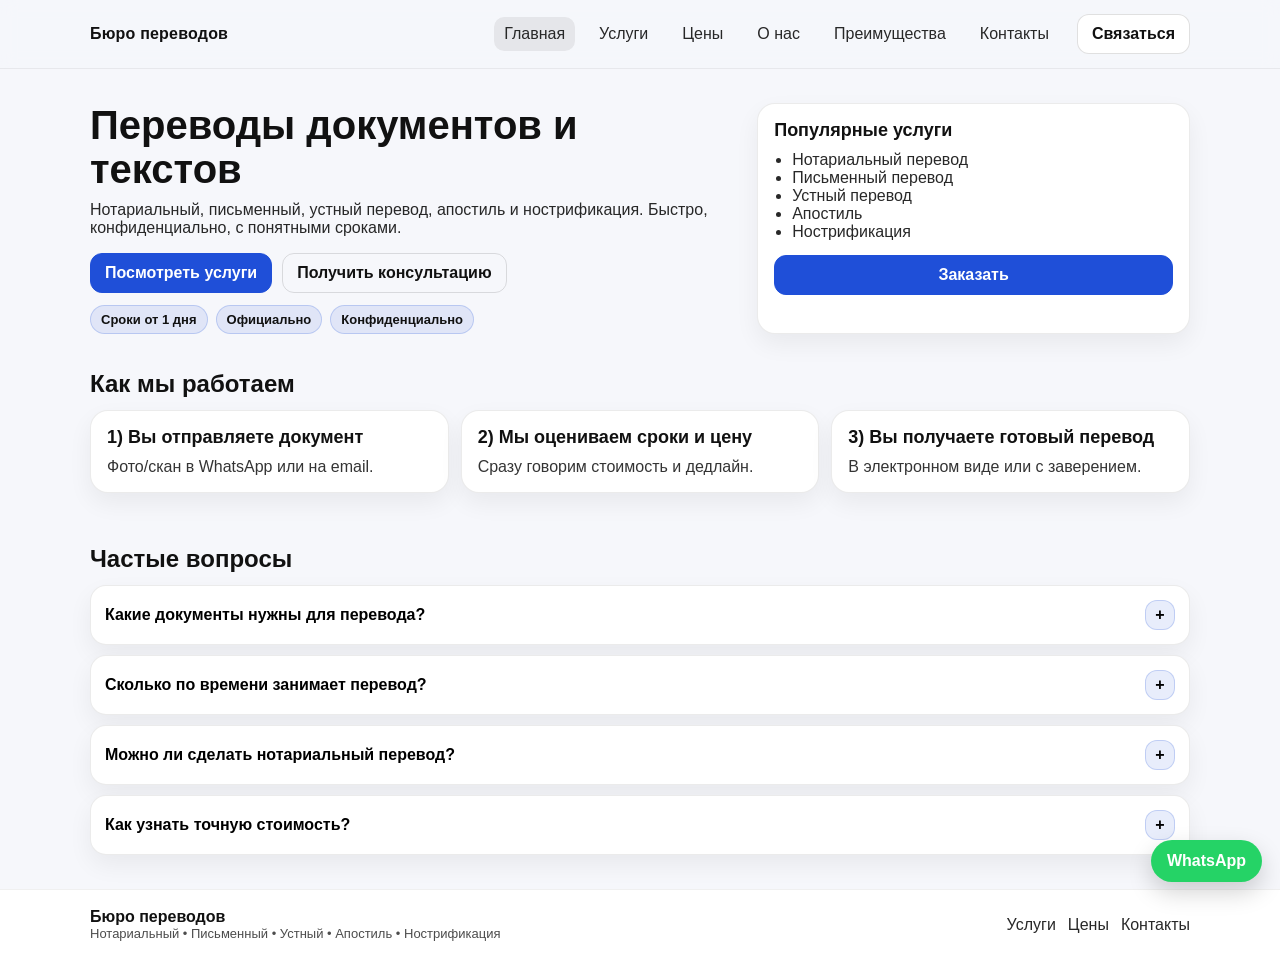
==== index.html @ 83c6eb13 "Initial commit - translation bureau website" ====
<!DOCTYPE html>
<html lang="ru">
<head>
  <meta charset="UTF-8">
  <meta name="viewport" content="width=device-width, initial-scale=1.0">
  <title>Бюро переводов</title>
  <link rel="stylesheet" href="assets/css/style.css">
</head>
<body>

  <!-- HEADER -->
  <header class="header">
    <div class="container header__row">
      <a class="logo" href="index.html">Бюро переводов</a>

      <nav class="nav" id="nav">
        <a class="nav__link active" href="index.html">Главная</a>
        <a class="nav__link" href="services.html">Услуги</a>
        <a class="nav__link" href="prices.html">Цены</a>
        <a class="nav__link" href="about.html">О нас</a>
        <a class="nav__link" href="advantages.html">Преимущества</a>
        <a class="nav__link" href="contacts.html">Контакты</a>
      </nav>

      <a class="btn" href="contacts.html">Связаться</a>
      <button class="burger" id="burger" aria-label="Открыть меню" aria-expanded="false">
  ☰
</button>
    </div>
  </header>

  <!-- MAIN -->
  <main>
    <section class="hero">
      <div class="container hero__grid">
        <div>
          <h1 class="hero__title">Переводы документов и текстов</h1>
          <p class="hero__text">
            Нотариальный, письменный, устный перевод, апостиль и нострификация.
            Быстро, конфиденциально, с понятными сроками.
          </p>

          <div class="hero__actions">
            <a class="btn btn--primary" href="services.html">Посмотреть услуги</a>
            <a class="btn btn--ghost" href="contacts.html">Получить консультацию</a>
          </div>

          <div class="hero__badges">
            <span class="badge">Сроки от 1 дня</span>
            <span class="badge">Официально</span>
            <span class="badge">Конфиденциально</span>
          </div>
        </div>

        <div class="hero__card">
          <h2 class="card__title">Популярные услуги</h2>
          <ul class="list">
            <li>Нотариальный перевод</li>
            <li>Письменный перевод</li>
            <li>Устный перевод</li>
            <li>Апостиль</li>
            <li>Нострификация</li>
          </ul>
          <a class="btn btn--primary w100" href="services.html">Заказать</a>
        </div>
      </div>
    </section>

    <section class="section">
      <div class="container">
        <h2 class="section__title">Как мы работаем</h2>

        <div class="cards">
          <article class="card">
            <h3 class="card__title">1) Вы отправляете документ</h3>
            <p class="card__text">Фото/скан в WhatsApp или на email.</p>
          </article>

          <article class="card">
            <h3 class="card__title">2) Мы оцениваем сроки и цену</h3>
            <p class="card__text">Сразу говорим стоимость и дедлайн.</p>
          </article>

          <article class="card">
            <h3 class="card__title">3) Вы получаете готовый перевод</h3>
            <p class="card__text">В электронном виде или с заверением.</p>
          </article>
        </div>
      </div>
    </section>
    <section class="section">
  <div class="container">
    <h2 class="section__title">Частые вопросы</h2>

    <div class="faq">
      <button class="faq__q" type="button">
        <span>Какие документы нужны для перевода?</span>
        <span class="faq__icon">+</span>
      </button>
      <div class="faq__a">
        Достаточно фото или скана документа. Мы подскажем, если нужен оригинал или дополнительные страницы.
      </div>

      <button class="faq__q" type="button">
        <span>Сколько по времени занимает перевод?</span>
        <span class="faq__icon">+</span>
      </button>
      <div class="faq__a">
        Обычно от 1 дня. Срок зависит от языка, объёма и срочности — сообщим сразу после просмотра документа.
      </div>

      <button class="faq__q" type="button">
        <span>Можно ли сделать нотариальный перевод?</span>
        <span class="faq__icon">+</span>
      </button>
      <div class="faq__a">
        Да. Мы выполняем нотариальные переводы и помогаем с заверением. Скажем сроки и стоимость заранее.
      </div>

      <button class="faq__q" type="button">
        <span>Как узнать точную стоимость?</span>
        <span class="faq__icon">+</span>
      </button>
      <div class="faq__a">
        Отправьте документ в WhatsApp — мы оценим объём, язык и срочность и дадим точную цену.
      </div>
    </div>

  </div>
</section>

  </main>

  <!-- FOOTER -->
  <footer class="footer">
    <div class="container footer__row">
      <div>
        <div class="footer__title">Бюро переводов</div>
        <div class="footer__text">Нотариальный • Письменный • Устный • Апостиль • Нострификация</div>
      </div>

      <div class="footer__links">
        <a href="services.html">Услуги</a>
        <a href="prices.html">Цены</a>
        <a href="contacts.html">Контакты</a>
      </div>
    </div>
  </footer>

  <!-- WhatsApp floating button -->
  <a class="wa-float"
     href="https://wa.me/77001234567?text=Здравствуйте!%20Нужен%20перевод.%20Проконсультируйте,%20пожалуйста."
     target="_blank" rel="noopener">
    WhatsApp
  </a>

  <script src="assets/js/main.js"></script>
</body>
</html>
---- assets/css/style.css ----
* { box-sizing: border-box; }

body {
  margin: 0;
  font-family: Arial, sans-serif;
  color: #111;
  background: #f6f7fb;
}

a { color: inherit; text-decoration: none; }

.container {
  width: min(1100px, 92%);
  margin: 0 auto;
}

.header {
  position: sticky;
  top: 0;
  background: rgba(246,247,251,0.9);
  backdrop-filter: blur(8px);
  border-bottom: 1px solid rgba(0,0,0,0.06);
  z-index: 10;
}

.header__row {
  display: flex;
  align-items: center;
  gap: 18px;
  padding: 14px 0;
}

.logo {
  font-weight: 800;
  letter-spacing: 0.2px;
}

.nav {
  display: flex;
  gap: 14px;
  margin-left: auto;
}

.nav__link {
  padding: 8px 10px;
  border-radius: 10px;
  opacity: 0.9;
}

.nav__link:hover { background: rgba(0,0,0,0.06); }
.nav__link.active { background: rgba(0,0,0,0.08); }

.btn {
  display: inline-flex;
  align-items: center;
  justify-content: center;
  padding: 10px 14px;
  border-radius: 12px;
  border: 1px solid rgba(0,0,0,0.12);
  background: #fff;
  font-weight: 700;
}

.btn--primary {
  background: #1f4fd8;
  border-color: #1f4fd8;
  color: #fff;
}

.btn--ghost {
  background: transparent;
}

.w100 { width: 100%; }

.hero {
  padding: 34px 0 18px;
}

.hero__grid {
  display: grid;
  grid-template-columns: 1.2fr 0.8fr;
  gap: 18px;
}

.hero__title {
  margin: 0 0 10px;
  font-size: 40px;
  line-height: 1.1;
}

.hero__text {
  margin: 0 0 16px;
  font-size: 16px;
  opacity: 0.9;
}

.hero__actions {
  display: flex;
  gap: 10px;
  flex-wrap: wrap;
  margin-bottom: 12px;
}

.hero__badges {
  display: flex;
  gap: 8px;
  flex-wrap: wrap;
}

.badge {
  display: inline-flex;
  padding: 6px 10px;
  border-radius: 999px;
  background: rgba(31,79,216,0.10);
  border: 1px solid rgba(31,79,216,0.20);
  font-weight: 700;
  font-size: 13px;
}

.section { padding: 18px 0 34px; }

.section__title {
  margin: 0 0 12px;
  font-size: 24px;
}

.cards {
  display: grid;
  grid-template-columns: repeat(3, 1fr);
  gap: 12px;
}

.card, .hero__card {
  background: #fff;
  border: 1px solid rgba(0,0,0,0.08);
  border-radius: 18px;
  padding: 16px;
  box-shadow: 0 10px 24px rgba(0,0,0,0.06);
}

.card__title {
  margin: 0 0 10px;
  font-size: 18px;
}

.card__text { margin: 0; opacity: 0.85; }

.list {
  margin: 0 0 14px;
  padding-left: 18px;
  opacity: 0.9;
}

.footer {
  border-top: 1px solid rgba(0,0,0,0.06);
  padding: 18px 0;
  background: #fff;
}

.footer__row {
  display: flex;
  align-items: center;
  justify-content: space-between;
  gap: 12px;
}

.footer__title { font-weight: 800; }
.footer__text { opacity: 0.75; font-size: 13px; }

.footer__links {
  display: flex;
  gap: 12px;
  opacity: 0.9;
}

.footer__links a:hover { text-decoration: underline; }

/* WhatsApp floating button */
.wa-float{
  position: fixed;
  right: 18px;
  bottom: 18px;
  padding: 12px 16px;
  border-radius: 999px;
  background: #25D366;
  color: #fff;
  font-weight: 800;
  text-decoration: none;
  box-shadow: 0 10px 24px rgba(0,0,0,.18);
}
.wa-float:hover{ transform: translateY(-2px); }

@media (max-width: 900px) {
  .hero__grid { grid-template-columns: 1fr; }
  .cards { grid-template-columns: 1fr; }
  .nav { display: none; } /* меню позже сделаем бургером */
}

.table-wrap {
  overflow-x: auto;
  background: #fff;
  border: 1px solid rgba(0,0,0,0.08);
  border-radius: 18px;
  box-shadow: 0 10px 24px rgba(0,0,0,0.06);
}

.price-table {
  width: 100%;
  border-collapse: collapse;
  min-width: 720px;
}

.price-table th,
.price-table td {
  padding: 14px 14px;
  border-bottom: 1px solid rgba(0,0,0,0.08);
  vertical-align: top;
}

.price-table thead th {
  text-align: left;
  background: rgba(0,0,0,0.04);
  font-size: 14px;
}

.price-table tbody tr:hover {
  background: rgba(31,79,216,0.05);
}

.muted {
  opacity: 0.75;
  font-size: 13px;
}

.note {
  margin-top: 14px;
  background: #fff;
  border: 1px solid rgba(0,0,0,0.08);
  border-radius: 18px;
  padding: 16px;
  box-shadow: 0 10px 24px rgba(0,0,0,0.06);
}

.cards-2 {
  display: grid;
  grid-template-columns: repeat(3, 1fr);
  gap: 12px;
}

.icon {
  width: 40px;
  height: 40px;
  border-radius: 14px;
  display: inline-flex;
  align-items: center;
  justify-content: center;
  background: rgba(31,79,216,0.10);
  border: 1px solid rgba(31,79,216,0.20);
  font-size: 20px;
  margin-bottom: 10px;
}

.cta {
  margin-top: 14px;
  background: #fff;
  border: 1px solid rgba(0,0,0,0.08);
  border-radius: 18px;
  padding: 16px;
  box-shadow: 0 10px 24px rgba(0,0,0,0.06);
  display: flex;
  align-items: center;
  justify-content: space-between;
  gap: 12px;
}

.cta__title {
  margin: 0 0 6px;
  font-size: 20px;
}

.cta__text {
  margin: 0;
  opacity: 0.85;
}

@media (max-width: 900px) {
  .cards-2 { grid-template-columns: 1fr; }
  .cta { flex-direction: column; align-items: stretch; }
}

.contact-grid {
  display: grid;
  grid-template-columns: 1fr 1fr;
  gap: 12px;
}

.contact-actions {
  display: flex;
  gap: 10px;
  flex-wrap: wrap;
  margin-bottom: 10px;
}

.hr {
  border: 0;
  border-top: 1px solid rgba(0,0,0,0.08);
  margin: 14px 0;
}

.info__row {
  display: grid;
  grid-template-columns: 120px 1fr;
  gap: 10px;
  padding: 8px 0;
  border-bottom: 1px dashed rgba(0,0,0,0.08);
}

.info__row:last-child { border-bottom: none; }

.info__label {
  opacity: 0.75;
  font-weight: 700;
  font-size: 13px;
}

.info__value a { text-decoration: underline; }

.form { display: grid; gap: 10px; }

.field { display: grid; gap: 6px; }

.field__label {
  font-size: 13px;
  font-weight: 800;
  opacity: 0.85;
}

.field__input {
  width: 100%;
  padding: 10px 12px;
  border-radius: 12px;
  border: 1px solid rgba(0,0,0,0.14);
  background: #fff;
  outline: none;
  font: inherit;
}

.field__input:focus {
  border-color: rgba(31,79,216,0.55);
  box-shadow: 0 0 0 4px rgba(31,79,216,0.12);
}

.success {
  margin-top: 10px;
  padding: 12px;
  border-radius: 14px;
  background: rgba(37, 211, 102, 0.12);
  border: 1px solid rgba(37, 211, 102, 0.25);
  font-weight: 800;
}

@media (max-width: 900px) {
  .contact-grid { grid-template-columns: 1fr; }
  .info__row { grid-template-columns: 1fr; }
}


.about-grid {
  display: grid;
  grid-template-columns: 1fr 1fr;
  gap: 12px;
}

.mini {
  display: grid;
  gap: 10px;
}

.mini__item {
  padding: 12px;
  border-radius: 14px;
  background: rgba(0,0,0,0.03);
  border: 1px solid rgba(0,0,0,0.06);
}

.mini__title {
  font-weight: 800;
  margin-bottom: 4px;
}

.mini__text {
  margin: 0;
  opacity: 0.85;
  font-size: 14px;
}

@media (max-width: 900px) {
  .about-grid { grid-template-columns: 1fr; }
}


.burger {
  display: none;
  margin-left: 8px;
  padding: 10px 12px;
  border-radius: 12px;
  border: 1px solid rgba(0,0,0,0.12);
  background: #fff;
  font-weight: 900;
  cursor: pointer;
}

@media (max-width: 900px) {
  .nav { display: none; }     /* скрыто по умолчанию */
  .burger { display: inline-flex; align-items: center; justify-content: center; }

  /* когда меню открыто */
  .nav.open {
    display: grid;
    position: absolute;
    left: 4%;
    right: 4%;
    top: 64px;
    background: #fff;
    border: 1px solid rgba(0,0,0,0.08);
    border-radius: 18px;
    padding: 12px;
    gap: 8px;
    box-shadow: 0 14px 30px rgba(0,0,0,0.10);
  }

  .nav.open .nav__link {
    padding: 10px 12px;
    border-radius: 12px;
    background: rgba(0,0,0,0.03);
  }
}


.faq {
  display: grid;
  gap: 10px;
}

.faq__q {
  width: 100%;
  display: flex;
  align-items: center;
  justify-content: space-between;
  gap: 12px;
  padding: 14px 14px;
  border-radius: 16px;
  border: 1px solid rgba(0,0,0,0.08);
  background: #fff;
  box-shadow: 0 10px 24px rgba(0,0,0,0.06);
  cursor: pointer;
  font: inherit;
  font-weight: 800;
  text-align: left;
}

.faq__q:hover { background: rgba(0,0,0,0.02); }

.faq__icon {
  width: 30px;
  height: 30px;
  border-radius: 12px;
  display: inline-flex;
  align-items: center;
  justify-content: center;
  background: rgba(31,79,216,0.10);
  border: 1px solid rgba(31,79,216,0.20);
  font-weight: 900;
}

.faq__a {
  display: none;
  margin-top: -6px;
  padding: 0 14px 14px;
  opacity: 0.85;
}

.faq__item-open + .faq__a {
  display: block;
}
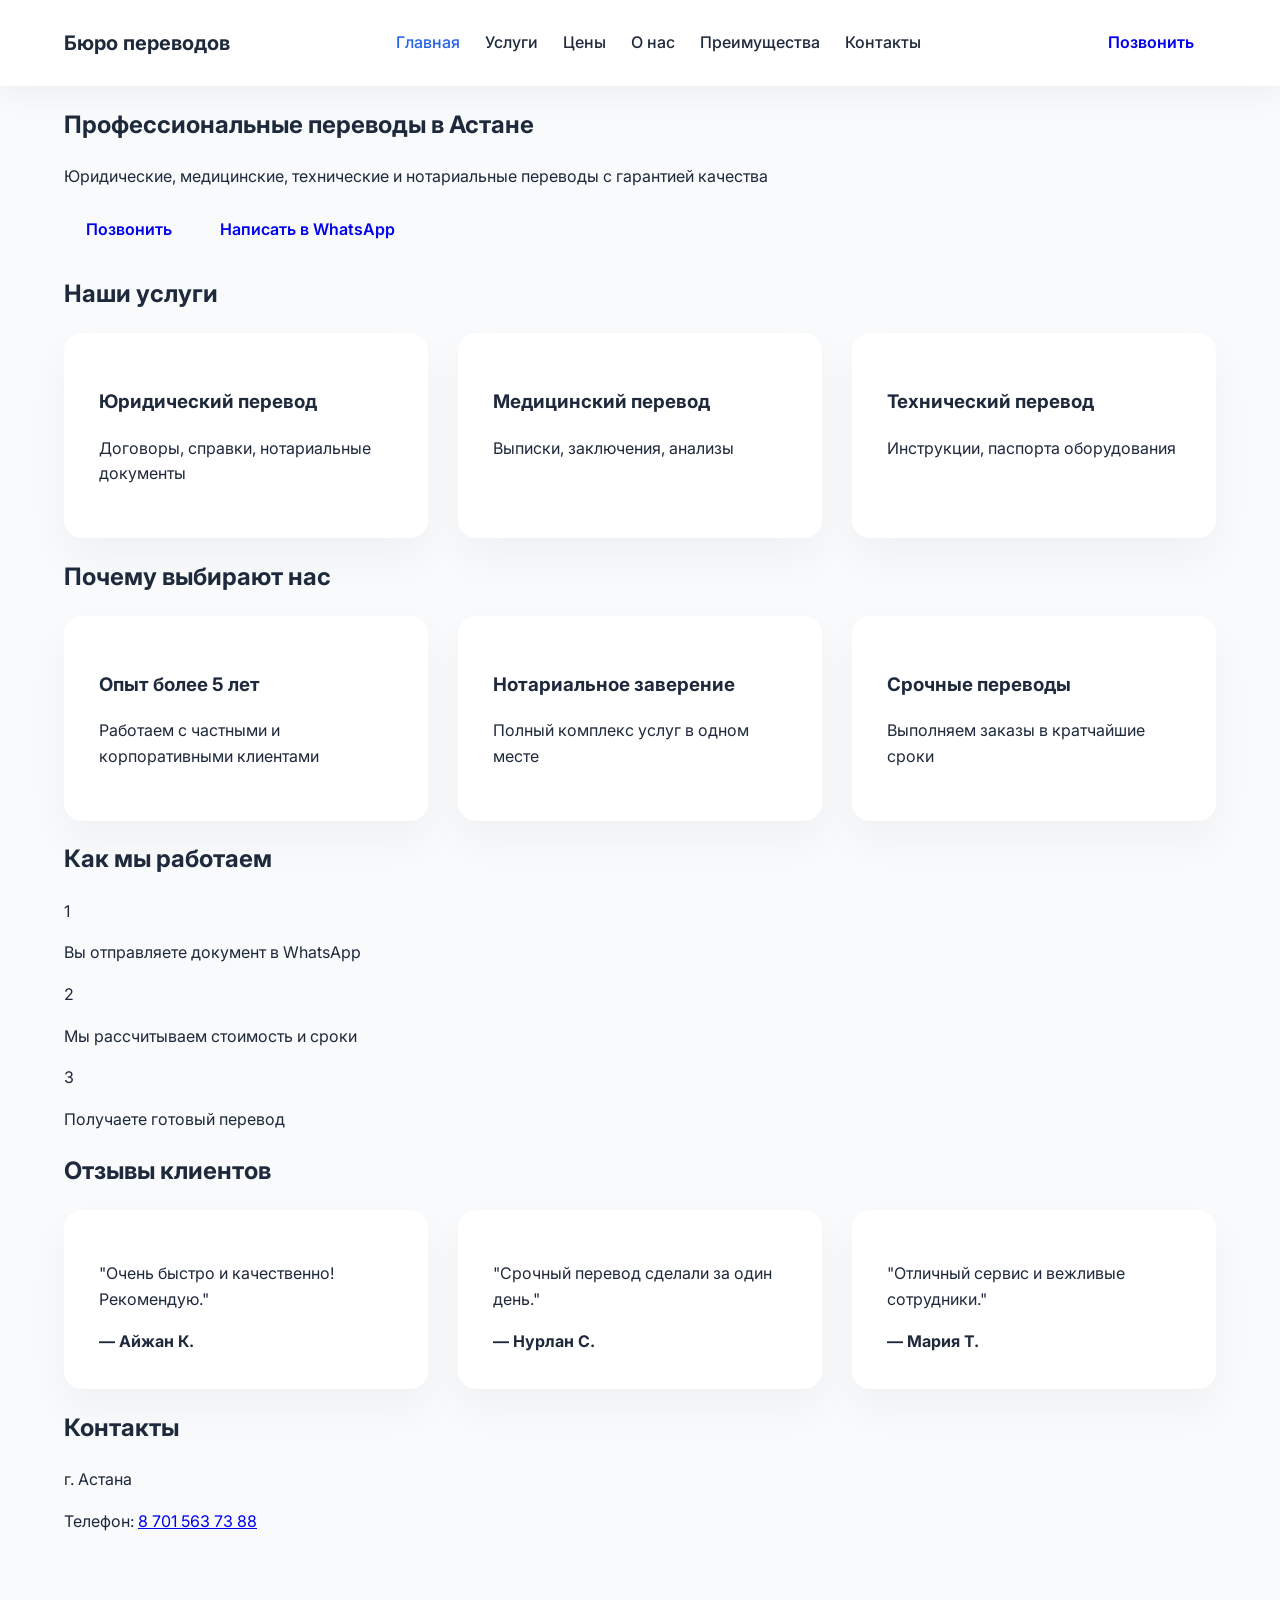
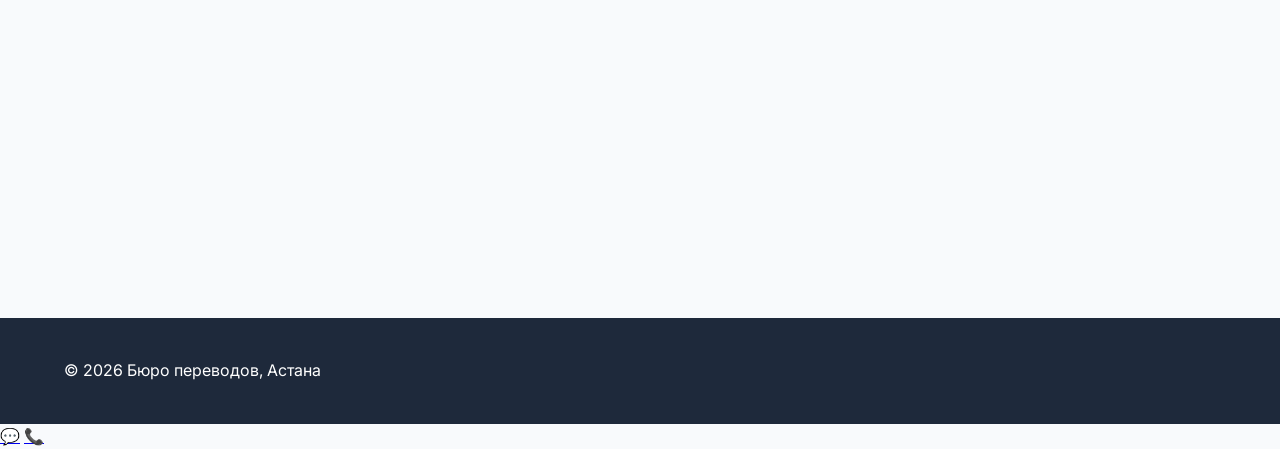
==== commit bb437850: "Fix mobile header burger menu on all pages" ====
--- a/index.html
+++ b/index.html
@@ -1,160 +1,166 @@
 <!DOCTYPE html>
 <html lang="ru">
 <head>
-  <meta charset="UTF-8">
-  <meta name="viewport" content="width=device-width, initial-scale=1.0">
-  <title>Бюро переводов</title>
-  <link rel="stylesheet" href="assets/css/style.css">
+    <meta charset="UTF-8">
+    <meta name="viewport" content="width=device-width, initial-scale=1.0">
+    <title>Бюро переводов в Астане | Профессиональные переводы</title>
+
+    <link href="https://fonts.googleapis.com/css2?family=Inter:wght@400;600;700&display=swap" rel="stylesheet">
+    <link rel="stylesheet" href="assets/css/style.css">
 </head>
 <body>
 
-  <!-- HEADER -->
-  <header class="header">
-    <div class="container header__row">
-      <a class="logo" href="index.html">Бюро переводов</a>
+<header class="header">
+  <div class="container header__row">
+    <a class="logo" href="index.html">Бюро переводов</a>
 
-      <nav class="nav" id="nav">
-        <a class="nav__link active" href="index.html">Главная</a>
-        <a class="nav__link" href="services.html">Услуги</a>
-        <a class="nav__link" href="prices.html">Цены</a>
-        <a class="nav__link" href="about.html">О нас</a>
-        <a class="nav__link" href="advantages.html">Преимущества</a>
-        <a class="nav__link" href="contacts.html">Контакты</a>
-      </nav>
+    <nav class="nav" id="nav">
+      <a class="nav__link active" href="index.html">Главная</a>
+      <a class="nav__link" href="services.html">Услуги</a>
+      <a class="nav__link" href="prices.html">Цены</a>
+      <a class="nav__link" href="about.html">О нас</a>
+      <a class="nav__link" href="advantages.html">Преимущества</a>
+      <a class="nav__link" href="contacts.html">Контакты</a>
+    </nav>
 
-      <a class="btn" href="contacts.html">Связаться</a>
-      <button class="burger" id="burger" aria-label="Открыть меню" aria-expanded="false">
-  ☰
-</button>
+    <a class="btn" href="tel:+77015637388">Позвонить</a>
+    <button class="burger" id="burger" aria-label="Открыть меню" aria-expanded="false">☰</button>
+  </div>
+</header>
+
+<section class="hero">
+    <div class="container">
+        <h1>Профессиональные переводы в Астане</h1>
+        <p>Юридические, медицинские, технические и нотариальные переводы с гарантией качества</p>
+
+        <div class="hero-buttons">
+            <a href="tel:87015637388" class="btn">Позвонить</a>
+            <a href="https://wa.me/87015637388" target="_blank" class="btn whatsapp">Написать в WhatsApp</a>
+        </div>
     </div>
-  </header>
-
-  <!-- MAIN -->
-  <main>
-    <section class="hero">
-      <div class="container hero__grid">
-        <div>
-          <h1 class="hero__title">Переводы документов и текстов</h1>
-          <p class="hero__text">
-            Нотариальный, письменный, устный перевод, апостиль и нострификация.
-            Быстро, конфиденциально, с понятными сроками.
-          </p>
-
-          <div class="hero__actions">
-            <a class="btn btn--primary" href="services.html">Посмотреть услуги</a>
-            <a class="btn btn--ghost" href="contacts.html">Получить консультацию</a>
-          </div>
-
-          <div class="hero__badges">
-            <span class="badge">Сроки от 1 дня</span>
-            <span class="badge">Официально</span>
-            <span class="badge">Конфиденциально</span>
-          </div>
-        </div>
-
-        <div class="hero__card">
-          <h2 class="card__title">Популярные услуги</h2>
-          <ul class="list">
-            <li>Нотариальный перевод</li>
-            <li>Письменный перевод</li>
-            <li>Устный перевод</li>
-            <li>Апостиль</li>
-            <li>Нострификация</li>
-          </ul>
-          <a class="btn btn--primary w100" href="services.html">Заказать</a>
-        </div>
-      </div>
-    </section>
-
-    <section class="section">
-      <div class="container">
-        <h2 class="section__title">Как мы работаем</h2>
-
-        <div class="cards">
-          <article class="card">
-            <h3 class="card__title">1) Вы отправляете документ</h3>
-            <p class="card__text">Фото/скан в WhatsApp или на email.</p>
-          </article>
-
-          <article class="card">
-            <h3 class="card__title">2) Мы оцениваем сроки и цену</h3>
-            <p class="card__text">Сразу говорим стоимость и дедлайн.</p>
-          </article>
-
-          <article class="card">
-            <h3 class="card__title">3) Вы получаете готовый перевод</h3>
-            <p class="card__text">В электронном виде или с заверением.</p>
-          </article>
-        </div>
-      </div>
-    </section>
-    <section class="section">
-  <div class="container">
-    <h2 class="section__title">Частые вопросы</h2>
-
-    <div class="faq">
-      <button class="faq__q" type="button">
-        <span>Какие документы нужны для перевода?</span>
-        <span class="faq__icon">+</span>
-      </button>
-      <div class="faq__a">
-        Достаточно фото или скана документа. Мы подскажем, если нужен оригинал или дополнительные страницы.
-      </div>
-
-      <button class="faq__q" type="button">
-        <span>Сколько по времени занимает перевод?</span>
-        <span class="faq__icon">+</span>
-      </button>
-      <div class="faq__a">
-        Обычно от 1 дня. Срок зависит от языка, объёма и срочности — сообщим сразу после просмотра документа.
-      </div>
-
-      <button class="faq__q" type="button">
-        <span>Можно ли сделать нотариальный перевод?</span>
-        <span class="faq__icon">+</span>
-      </button>
-      <div class="faq__a">
-        Да. Мы выполняем нотариальные переводы и помогаем с заверением. Скажем сроки и стоимость заранее.
-      </div>
-
-      <button class="faq__q" type="button">
-        <span>Как узнать точную стоимость?</span>
-        <span class="faq__icon">+</span>
-      </button>
-      <div class="faq__a">
-        Отправьте документ в WhatsApp — мы оценим объём, язык и срочность и дадим точную цену.
-      </div>
-    </div>
-
-  </div>
 </section>
 
-  </main>
+<section class="services">
+    <div class="container">
+        <h2>Наши услуги</h2>
+        <div class="cards">
+            <div class="card">
+                <h3>Юридический перевод</h3>
+                <p>Договоры, справки, нотариальные документы</p>
+            </div>
+            <div class="card">
+                <h3>Медицинский перевод</h3>
+                <p>Выписки, заключения, анализы</p>
+            </div>
+            <div class="card">
+                <h3>Технический перевод</h3>
+                <p>Инструкции, паспорта оборудования</p>
+            </div>
+        </div>
+    </div>
+</section>
 
-  <!-- FOOTER -->
-  <footer class="footer">
-    <div class="container footer__row">
-      <div>
-        <div class="footer__title">Бюро переводов</div>
-        <div class="footer__text">Нотариальный • Письменный • Устный • Апостиль • Нострификация</div>
-      </div>
+<section class="advantages">
+    <div class="container">
+        <h2>Почему выбирают нас</h2>
+        <div class="cards">
+            <div class="card">
+                <h3>Опыт более 5 лет</h3>
+                <p>Работаем с частными и корпоративными клиентами</p>
+            </div>
+            <div class="card">
+                <h3>Нотариальное заверение</h3>
+                <p>Полный комплекс услуг в одном месте</p>
+            </div>
+            <div class="card">
+                <h3>Срочные переводы</h3>
+                <p>Выполняем заказы в кратчайшие сроки</p>
+            </div>
+        </div>
+    </div>
+</section>
 
-      <div class="footer__links">
-        <a href="services.html">Услуги</a>
-        <a href="prices.html">Цены</a>
-        <a href="contacts.html">Контакты</a>
-      </div>
+<section class="process">
+    <div class="container">
+        <h2>Как мы работаем</h2>
+        <div class="steps">
+            <div class="step">
+                <span>1</span>
+                <p>Вы отправляете документ в WhatsApp</p>
+            </div>
+            <div class="step">
+                <span>2</span>
+                <p>Мы рассчитываем стоимость и сроки</p>
+            </div>
+            <div class="step">
+                <span>3</span>
+                <p>Получаете готовый перевод</p>
+            </div>
+        </div>
     </div>
-  </footer>
+</section>
 
-  <!-- WhatsApp floating button -->
-  <a class="wa-float"
-     href="https://wa.me/77001234567?text=Здравствуйте!%20Нужен%20перевод.%20Проконсультируйте,%20пожалуйста."
-     target="_blank" rel="noopener">
-    WhatsApp
-  </a>
+<section class="reviews">
+    <div class="container">
+        <h2>Отзывы клиентов</h2>
+        <div class="cards">
+            <div class="card">
+                <p>"Очень быстро и качественно! Рекомендую."</p>
+                <strong>— Айжан К.</strong>
+            </div>
+            <div class="card">
+                <p>"Срочный перевод сделали за один день."</p>
+                <strong>— Нурлан С.</strong>
+            </div>
+            <div class="card">
+                <p>"Отличный сервис и вежливые сотрудники."</p>
+                <strong>— Мария Т.</strong>
+            </div>
+        </div>
+    </div>
+</section>
 
-  <script src="assets/js/main.js"></script>
+<section class="contacts">
+    <div class="container">
+        <h2>Контакты</h2>
+        <p>г. Астана</p>
+        <p>Телефон: <a href="tel:87015637388">8 701 563 73 88</a></p>
+
+        <iframe 
+            src="https://www.google.com/maps?q=Астана&output=embed" 
+            width="100%" 
+            height="300" 
+            style="border:0; border-radius:20px;"
+            allowfullscreen="" 
+            loading="lazy">
+        </iframe>
+    </div>
+</section>
+
+<footer class="footer">
+    <div class="container">
+        © 2026 Бюро переводов, Астана
+    </div>
+</footer>
+
+<!-- Фиксированные кнопки -->
+<a href="https://wa.me/87015637388" class="floating whatsapp-btn" target="_blank">💬</a>
+<a href="tel:87015637388" class="floating call-btn">📞</a>
+
+<script src="assets/js/main.js"></script>
+
+<script>
+const sections = document.querySelectorAll("section");
+
+window.addEventListener("scroll", () => {
+  sections.forEach(section => {
+    const top = section.getBoundingClientRect().top;
+    if(top < window.innerHeight - 100){
+      section.classList.add("visible");
+    }
+  });
+});
+</script>
+
 </body>
-</html>
-
+</html>
--- a/assets/css/style.css
+++ b/assets/css/style.css
@@ -1,486 +1,365 @@
-* { box-sizing: border-box; }
+/* === RESET === */
+* {
+  box-sizing: border-box;
+}
 
 body {
   margin: 0;
-  font-family: Arial, sans-serif;
-  color: #111;
-  background: #f6f7fb;
-}
-
-a { color: inherit; text-decoration: none; }
+  font-family: 'Inter', sans-serif;
+  background: #f8fafc;
+  color: #1e293b;
+  line-height: 1.6;
+}
 
 .container {
-  width: min(1100px, 92%);
+  width: 90%;
+  max-width: 1200px;
   margin: 0 auto;
 }
 
+/* === HEADER === */
 .header {
+  background: #ffffff;
+  padding: 18px 0;
+  box-shadow: 0 8px 30px rgba(0,0,0,0.05);
   position: sticky;
   top: 0;
-  background: rgba(246,247,251,0.9);
-  backdrop-filter: blur(8px);
-  border-bottom: 1px solid rgba(0,0,0,0.06);
-  z-index: 10;
+  z-index: 1000;
 }
 
 .header__row {
   display: flex;
   align-items: center;
-  gap: 18px;
-  padding: 14px 0;
+  justify-content: space-between;
 }
 
 .logo {
-  font-weight: 800;
-  letter-spacing: 0.2px;
+  font-weight: 700;
+  font-size: 20px;
+  text-decoration: none;
+  color: #1e293b;
 }
 
 .nav {
   display: flex;
-  gap: 14px;
-  margin-left: auto;
+  gap: 25px;
 }
 
 .nav__link {
-  padding: 8px 10px;
-  border-radius: 10px;
-  opacity: 0.9;
-}
-
-.nav__link:hover { background: rgba(0,0,0,0.06); }
-.nav__link.active { background: rgba(0,0,0,0.08); }
-
+  text-decoration: none;
+  color: #1e293b;
+  font-weight: 500;
+  position: relative;
+}
+
+.nav__link.active {
+  color: #2563eb;
+}
+
+.nav__link:hover {
+  color: #2563eb;
+}
+
+/* === BUTTONS === */
 .btn {
-  display: inline-flex;
-  align-items: center;
-  justify-content: center;
-  padding: 10px 14px;
+  display: inline-block;
+  padding: 12px 22px;
   border-radius: 12px;
-  border: 1px solid rgba(0,0,0,0.12);
-  background: #fff;
-  font-weight: 700;
+  font-weight: 600;
+  text-decoration: none;
+  transition: 0.3s ease;
+  cursor: pointer;
+  border: none;
 }
 
 .btn--primary {
-  background: #1f4fd8;
-  border-color: #1f4fd8;
-  color: #fff;
+  background: #2563eb;
+  color: #ffffff;
+}
+
+.btn--primary:hover {
+  background: #1e40af;
+  transform: translateY(-2px);
 }
 
 .btn--ghost {
   background: transparent;
-}
-
-.w100 { width: 100%; }
-
-.hero {
-  padding: 34px 0 18px;
-}
-
-.hero__grid {
-  display: grid;
-  grid-template-columns: 1.2fr 0.8fr;
-  gap: 18px;
-}
-
-.hero__title {
-  margin: 0 0 10px;
-  font-size: 40px;
-  line-height: 1.1;
-}
-
-.hero__text {
-  margin: 0 0 16px;
-  font-size: 16px;
-  opacity: 0.9;
-}
-
-.hero__actions {
-  display: flex;
-  gap: 10px;
-  flex-wrap: wrap;
-  margin-bottom: 12px;
-}
-
-.hero__badges {
-  display: flex;
-  gap: 8px;
-  flex-wrap: wrap;
-}
-
-.badge {
-  display: inline-flex;
-  padding: 6px 10px;
-  border-radius: 999px;
-  background: rgba(31,79,216,0.10);
-  border: 1px solid rgba(31,79,216,0.20);
-  font-weight: 700;
-  font-size: 13px;
-}
-
-.section { padding: 18px 0 34px; }
+  border: 2px solid #2563eb;
+  color: #2563eb;
+}
+
+.btn--ghost:hover {
+  background: #2563eb;
+  color: #fff;
+}
+
+.w100 {
+  width: 100%;
+  text-align: center;
+}
+
+/* === SECTION === */
+.section {
+  padding: 80px 0;
+}
 
 .section__title {
-  margin: 0 0 12px;
-  font-size: 24px;
-}
-
+  font-size: 32px;
+  margin-bottom: 20px;
+}
+
+/* === CARDS === */
 .cards {
   display: grid;
-  grid-template-columns: repeat(3, 1fr);
-  gap: 12px;
-}
-
-.card, .hero__card {
-  background: #fff;
-  border: 1px solid rgba(0,0,0,0.08);
+  grid-template-columns: repeat(auto-fit, minmax(280px, 1fr));
+  gap: 30px;
+}
+
+.card {
+  background: #ffffff;
+  padding: 35px;
   border-radius: 18px;
-  padding: 16px;
-  box-shadow: 0 10px 24px rgba(0,0,0,0.06);
+  box-shadow: 0 20px 40px rgba(0,0,0,0.04);
+  transition: 0.3s ease;
+}
+
+.card:hover {
+  transform: translateY(-6px);
 }
 
 .card__title {
-  margin: 0 0 10px;
-  font-size: 18px;
-}
-
-.card__text { margin: 0; opacity: 0.85; }
-
+  font-size: 20px;
+  margin-bottom: 15px;
+}
+
+.card__text {
+  margin-bottom: 15px;
+  opacity: 0.85;
+}
+
+/* === LIST === */
 .list {
-  margin: 0 0 14px;
   padding-left: 18px;
-  opacity: 0.9;
-}
-
-.footer {
-  border-top: 1px solid rgba(0,0,0,0.06);
-  padding: 18px 0;
-  background: #fff;
-}
-
-.footer__row {
-  display: flex;
-  align-items: center;
-  justify-content: space-between;
-  gap: 12px;
-}
-
-.footer__title { font-weight: 800; }
-.footer__text { opacity: 0.75; font-size: 13px; }
-
-.footer__links {
-  display: flex;
-  gap: 12px;
-  opacity: 0.9;
-}
-
-.footer__links a:hover { text-decoration: underline; }
-
-/* WhatsApp floating button */
-.wa-float{
-  position: fixed;
-  right: 18px;
-  bottom: 18px;
-  padding: 12px 16px;
-  border-radius: 999px;
-  background: #25D366;
-  color: #fff;
-  font-weight: 800;
-  text-decoration: none;
-  box-shadow: 0 10px 24px rgba(0,0,0,.18);
-}
-.wa-float:hover{ transform: translateY(-2px); }
-
-@media (max-width: 900px) {
-  .hero__grid { grid-template-columns: 1fr; }
-  .cards { grid-template-columns: 1fr; }
-  .nav { display: none; } /* меню позже сделаем бургером */
-}
-
-.table-wrap {
-  overflow-x: auto;
-  background: #fff;
-  border: 1px solid rgba(0,0,0,0.08);
-  border-radius: 18px;
-  box-shadow: 0 10px 24px rgba(0,0,0,0.06);
-}
-
-.price-table {
-  width: 100%;
-  border-collapse: collapse;
-  min-width: 720px;
-}
-
-.price-table th,
-.price-table td {
-  padding: 14px 14px;
-  border-bottom: 1px solid rgba(0,0,0,0.08);
-  vertical-align: top;
-}
-
-.price-table thead th {
-  text-align: left;
-  background: rgba(0,0,0,0.04);
-  font-size: 14px;
-}
-
-.price-table tbody tr:hover {
-  background: rgba(31,79,216,0.05);
-}
-
-.muted {
-  opacity: 0.75;
-  font-size: 13px;
-}
-
-.note {
-  margin-top: 14px;
-  background: #fff;
-  border: 1px solid rgba(0,0,0,0.08);
-  border-radius: 18px;
-  padding: 16px;
-  box-shadow: 0 10px 24px rgba(0,0,0,0.06);
-}
-
-.cards-2 {
-  display: grid;
-  grid-template-columns: repeat(3, 1fr);
-  gap: 12px;
-}
-
-.icon {
-  width: 40px;
-  height: 40px;
-  border-radius: 14px;
-  display: inline-flex;
-  align-items: center;
-  justify-content: center;
-  background: rgba(31,79,216,0.10);
-  border: 1px solid rgba(31,79,216,0.20);
-  font-size: 20px;
-  margin-bottom: 10px;
-}
-
-.cta {
-  margin-top: 14px;
-  background: #fff;
-  border: 1px solid rgba(0,0,0,0.08);
-  border-radius: 18px;
-  padding: 16px;
-  box-shadow: 0 10px 24px rgba(0,0,0,0.06);
-  display: flex;
-  align-items: center;
-  justify-content: space-between;
-  gap: 12px;
-}
-
-.cta__title {
-  margin: 0 0 6px;
-  font-size: 20px;
-}
-
-.cta__text {
-  margin: 0;
-  opacity: 0.85;
-}
-
-@media (max-width: 900px) {
-  .cards-2 { grid-template-columns: 1fr; }
-  .cta { flex-direction: column; align-items: stretch; }
-}
-
+  margin-bottom: 20px;
+}
+
+.list li {
+  margin-bottom: 6px;
+}
+
+/* === CONTACT GRID === */
 .contact-grid {
   display: grid;
   grid-template-columns: 1fr 1fr;
-  gap: 12px;
-}
-
-.contact-actions {
-  display: flex;
-  gap: 10px;
+  gap: 40px;
+}
+
+/* === CONTACT INFO === */
+.info__row {
+  display: flex;
+  justify-content: space-between;
+  margin-bottom: 12px;
+}
+
+.info__label {
+  font-weight: 600;
+  opacity: 0.7;
+}
+
+.info__value a {
+  text-decoration: none;
+  color: #2563eb;
+}
+
+.muted {
+  opacity: 0.7;
+}
+
+/* === FORM === */
+.form {
+  display: flex;
+  flex-direction: column;
+  gap: 15px;
+}
+
+.field {
+  display: flex;
+  flex-direction: column;
+}
+
+.field__label {
+  font-size: 14px;
+  margin-bottom: 6px;
+  font-weight: 500;
+}
+
+.field__input {
+  padding: 12px;
+  border-radius: 10px;
+  border: 1px solid #e2e8f0;
+  font-size: 14px;
+  transition: 0.2s ease;
+}
+
+.field__input:focus {
+  border-color: #2563eb;
+  outline: none;
+}
+
+.success {
+  margin-top: 15px;
+  color: #16a34a;
+  font-weight: 600;
+}
+
+/* === FOOTER === */
+.footer {
+  background: #1e293b;
+  color: #ffffff;
+  padding: 40px 0;
+  margin-top: 60px;
+}
+
+.footer__row {
+  display: flex;
+  justify-content: space-between;
   flex-wrap: wrap;
+  gap: 20px;
+}
+
+.footer__title {
+  font-weight: 700;
   margin-bottom: 10px;
 }
 
-.hr {
-  border: 0;
-  border-top: 1px solid rgba(0,0,0,0.08);
-  margin: 14px 0;
-}
-
-.info__row {
-  display: grid;
-  grid-template-columns: 120px 1fr;
-  gap: 10px;
-  padding: 8px 0;
-  border-bottom: 1px dashed rgba(0,0,0,0.08);
-}
-
-.info__row:last-child { border-bottom: none; }
-
-.info__label {
-  opacity: 0.75;
-  font-weight: 700;
-  font-size: 13px;
-}
-
-.info__value a { text-decoration: underline; }
-
-.form { display: grid; gap: 10px; }
-
-.field { display: grid; gap: 6px; }
-
-.field__label {
-  font-size: 13px;
-  font-weight: 800;
-  opacity: 0.85;
-}
-
-.field__input {
-  width: 100%;
-  padding: 10px 12px;
-  border-radius: 12px;
-  border: 1px solid rgba(0,0,0,0.14);
-  background: #fff;
-  outline: none;
-  font: inherit;
-}
-
-.field__input:focus {
-  border-color: rgba(31,79,216,0.55);
-  box-shadow: 0 0 0 4px rgba(31,79,216,0.12);
-}
-
-.success {
-  margin-top: 10px;
-  padding: 12px;
-  border-radius: 14px;
-  background: rgba(37, 211, 102, 0.12);
-  border: 1px solid rgba(37, 211, 102, 0.25);
-  font-weight: 800;
-}
-
-@media (max-width: 900px) {
-  .contact-grid { grid-template-columns: 1fr; }
-  .info__row { grid-template-columns: 1fr; }
-}
-
-
-.about-grid {
-  display: grid;
-  grid-template-columns: 1fr 1fr;
-  gap: 12px;
-}
-
-.mini {
-  display: grid;
-  gap: 10px;
-}
-
-.mini__item {
-  padding: 12px;
-  border-radius: 14px;
-  background: rgba(0,0,0,0.03);
-  border: 1px solid rgba(0,0,0,0.06);
-}
-
-.mini__title {
-  font-weight: 800;
-  margin-bottom: 4px;
-}
-
-.mini__text {
-  margin: 0;
-  opacity: 0.85;
-  font-size: 14px;
-}
-
-@media (max-width: 900px) {
-  .about-grid { grid-template-columns: 1fr; }
-}
-
-
+.footer__links a {
+  display: block;
+  color: #cbd5e1;
+  text-decoration: none;
+  margin-bottom: 6px;
+}
+
+.footer__links a:hover {
+  color: #ffffff;
+}
+
+/* === FLOATING WHATSAPP === */
+.wa-float {
+  position: fixed;
+  right: 20px;
+  bottom: 20px;
+  background: #25D366;
+  color: #ffffff;
+  padding: 14px 18px;
+  border-radius: 50px;
+  text-decoration: none;
+  font-weight: 600;
+  box-shadow: 0 10px 25px rgba(0,0,0,0.2);
+  transition: 0.3s;
+}
+
+.wa-float:hover {
+  transform: scale(1.05);
+}
+
+/* === BURGER === */
 .burger {
   display: none;
-  margin-left: 8px;
-  padding: 10px 12px;
-  border-radius: 12px;
-  border: 1px solid rgba(0,0,0,0.12);
-  background: #fff;
-  font-weight: 900;
+  background: none;
+  border: none;
+  font-size: 24px;
   cursor: pointer;
 }
 
-@media (max-width: 900px) {
-  .nav { display: none; }     /* скрыто по умолчанию */
-  .burger { display: inline-flex; align-items: center; justify-content: center; }
-
-  /* когда меню открыто */
+/* === HR === */
+.hr {
+  border: none;
+  border-top: 1px solid #e2e8f0;
+  margin: 25px 0;
+}
+
+/* === RESPONSIVE === */
+@media (max-width: 992px) {
+  .contact-grid {
+    grid-template-columns: 1fr;
+  }
+
+  .nav {
+    display: none;
+  }
+
+  .burger {
+    display: block;
+  }
+}
+
+/* === BURGER MOBILE MENU === */
+@media (max-width: 992px) {
+
+  .nav {
+    position: absolute;
+    top: 70px;
+    right: 20px;
+    background: white;
+    flex-direction: column;
+    padding: 20px;
+    border-radius: 12px;
+    box-shadow: 0 20px 40px rgba(0,0,0,0.08);
+    display: none;
+  }
+
   .nav.open {
-    display: grid;
-    position: absolute;
-    left: 4%;
-    right: 4%;
-    top: 64px;
-    background: #fff;
-    border: 1px solid rgba(0,0,0,0.08);
-    border-radius: 18px;
-    padding: 12px;
-    gap: 8px;
-    box-shadow: 0 14px 30px rgba(0,0,0,0.10);
-  }
-
-  .nav.open .nav__link {
-    padding: 10px 12px;
-    border-radius: 12px;
-    background: rgba(0,0,0,0.03);
-  }
-}
-
-
-.faq {
-  display: grid;
-  gap: 10px;
+    display: flex;
+  }
+}
+
+/* === FAQ === */
+.faq__item {
+  border-bottom: 1px solid #e2e8f0;
+  padding: 15px 0;
 }
 
 .faq__q {
-  width: 100%;
-  display: flex;
-  align-items: center;
+  display: flex;
   justify-content: space-between;
-  gap: 12px;
-  padding: 14px 14px;
-  border-radius: 16px;
-  border: 1px solid rgba(0,0,0,0.08);
-  background: #fff;
-  box-shadow: 0 10px 24px rgba(0,0,0,0.06);
   cursor: pointer;
-  font: inherit;
-  font-weight: 800;
-  text-align: left;
-}
-
-.faq__q:hover { background: rgba(0,0,0,0.02); }
-
-.faq__icon {
-  width: 30px;
-  height: 30px;
-  border-radius: 12px;
-  display: inline-flex;
-  align-items: center;
-  justify-content: center;
-  background: rgba(31,79,216,0.10);
-  border: 1px solid rgba(31,79,216,0.20);
-  font-weight: 900;
+  font-weight: 600;
 }
 
 .faq__a {
   display: none;
-  margin-top: -6px;
-  padding: 0 14px 14px;
-  opacity: 0.85;
-}
-
-.faq__item-open + .faq__a {
+  padding-top: 10px;
+  opacity: 0.8;
+}
+
+.faq__item.open .faq__a {
   display: block;
 }
+
+@media (max-width: 992px) {
+
+  .nav {
+    position: absolute;
+    top: 70px;
+    right: 20px;
+    background: white;
+    flex-direction: column;
+    padding: 20px;
+    border-radius: 12px;
+    box-shadow: 0 20px 40px rgba(0,0,0,0.08);
+    display: none;
+  }
+
+  .nav.open {
+    display: flex;
+  }
+
+  /* 🔥 ВАЖНО */
+  .header .btn {
+    display: none;
+  }
+
+  .burger {
+    display: block;
+  }
+}
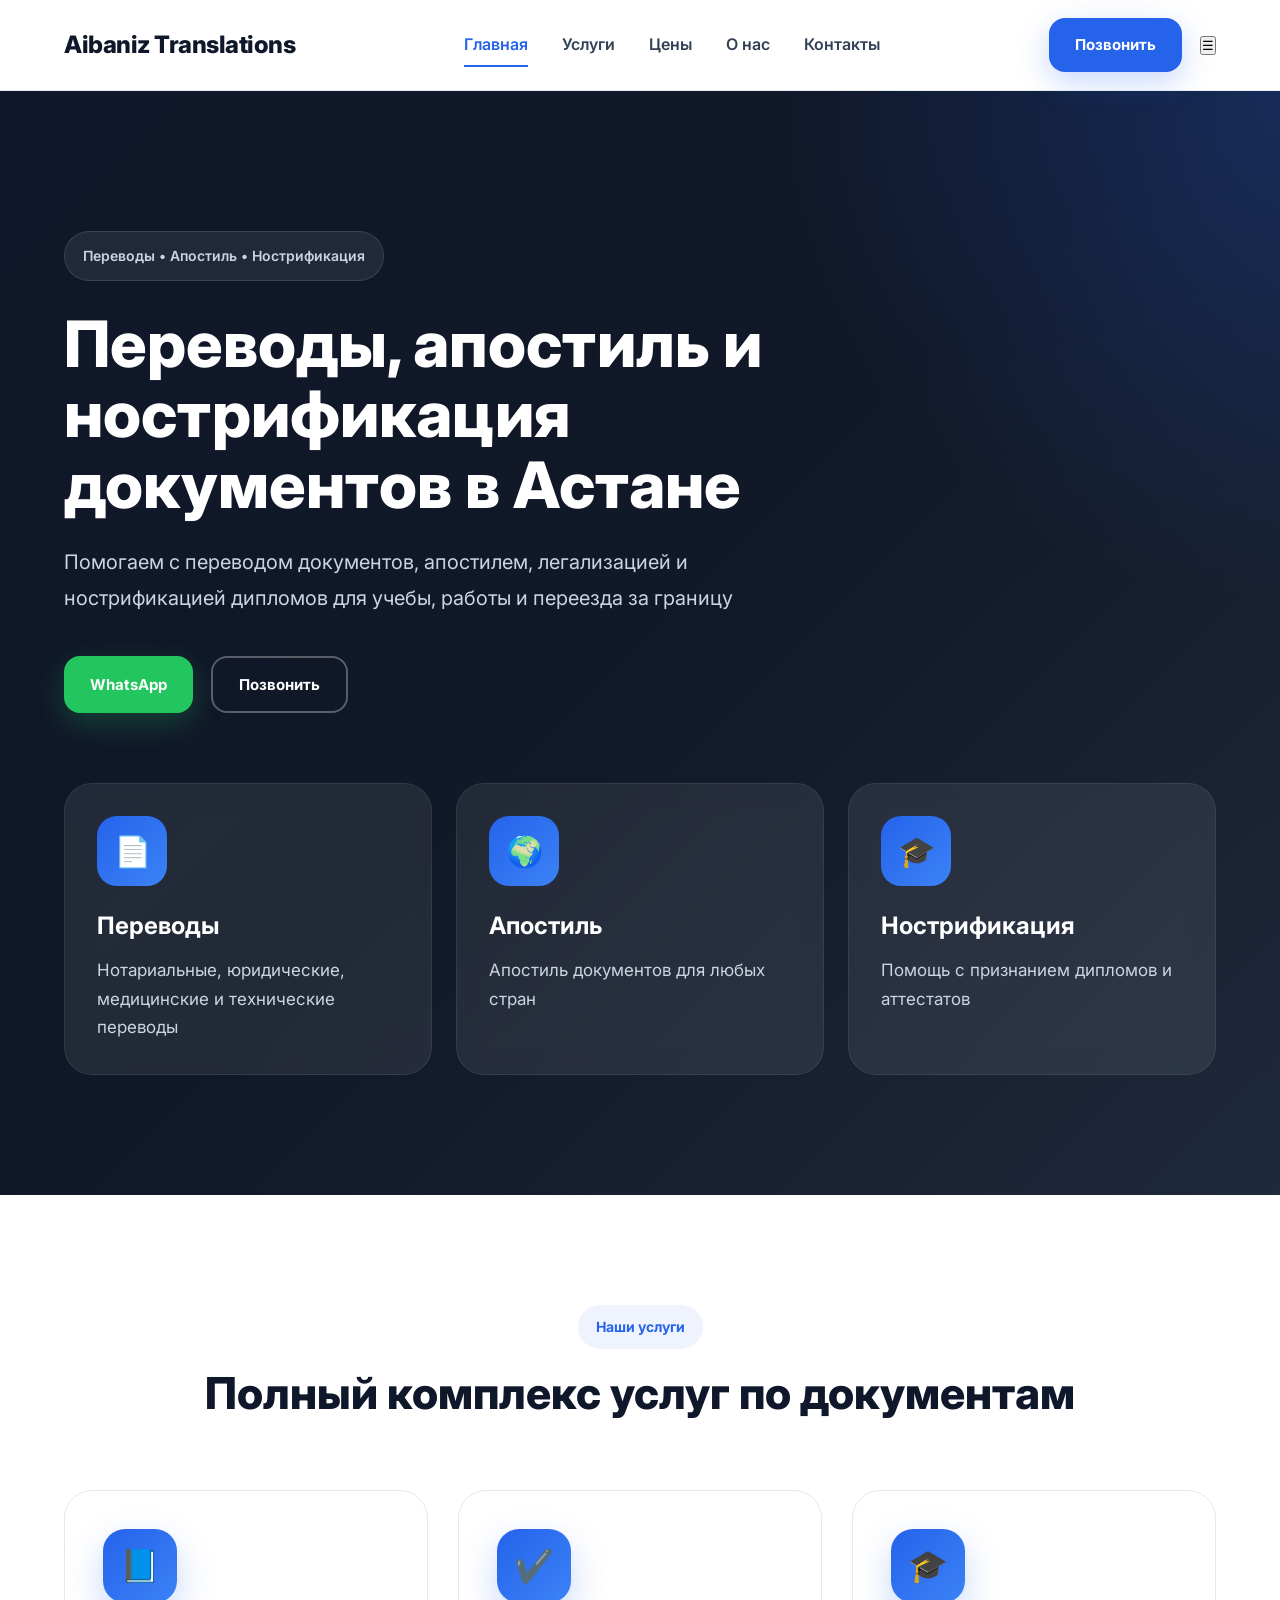
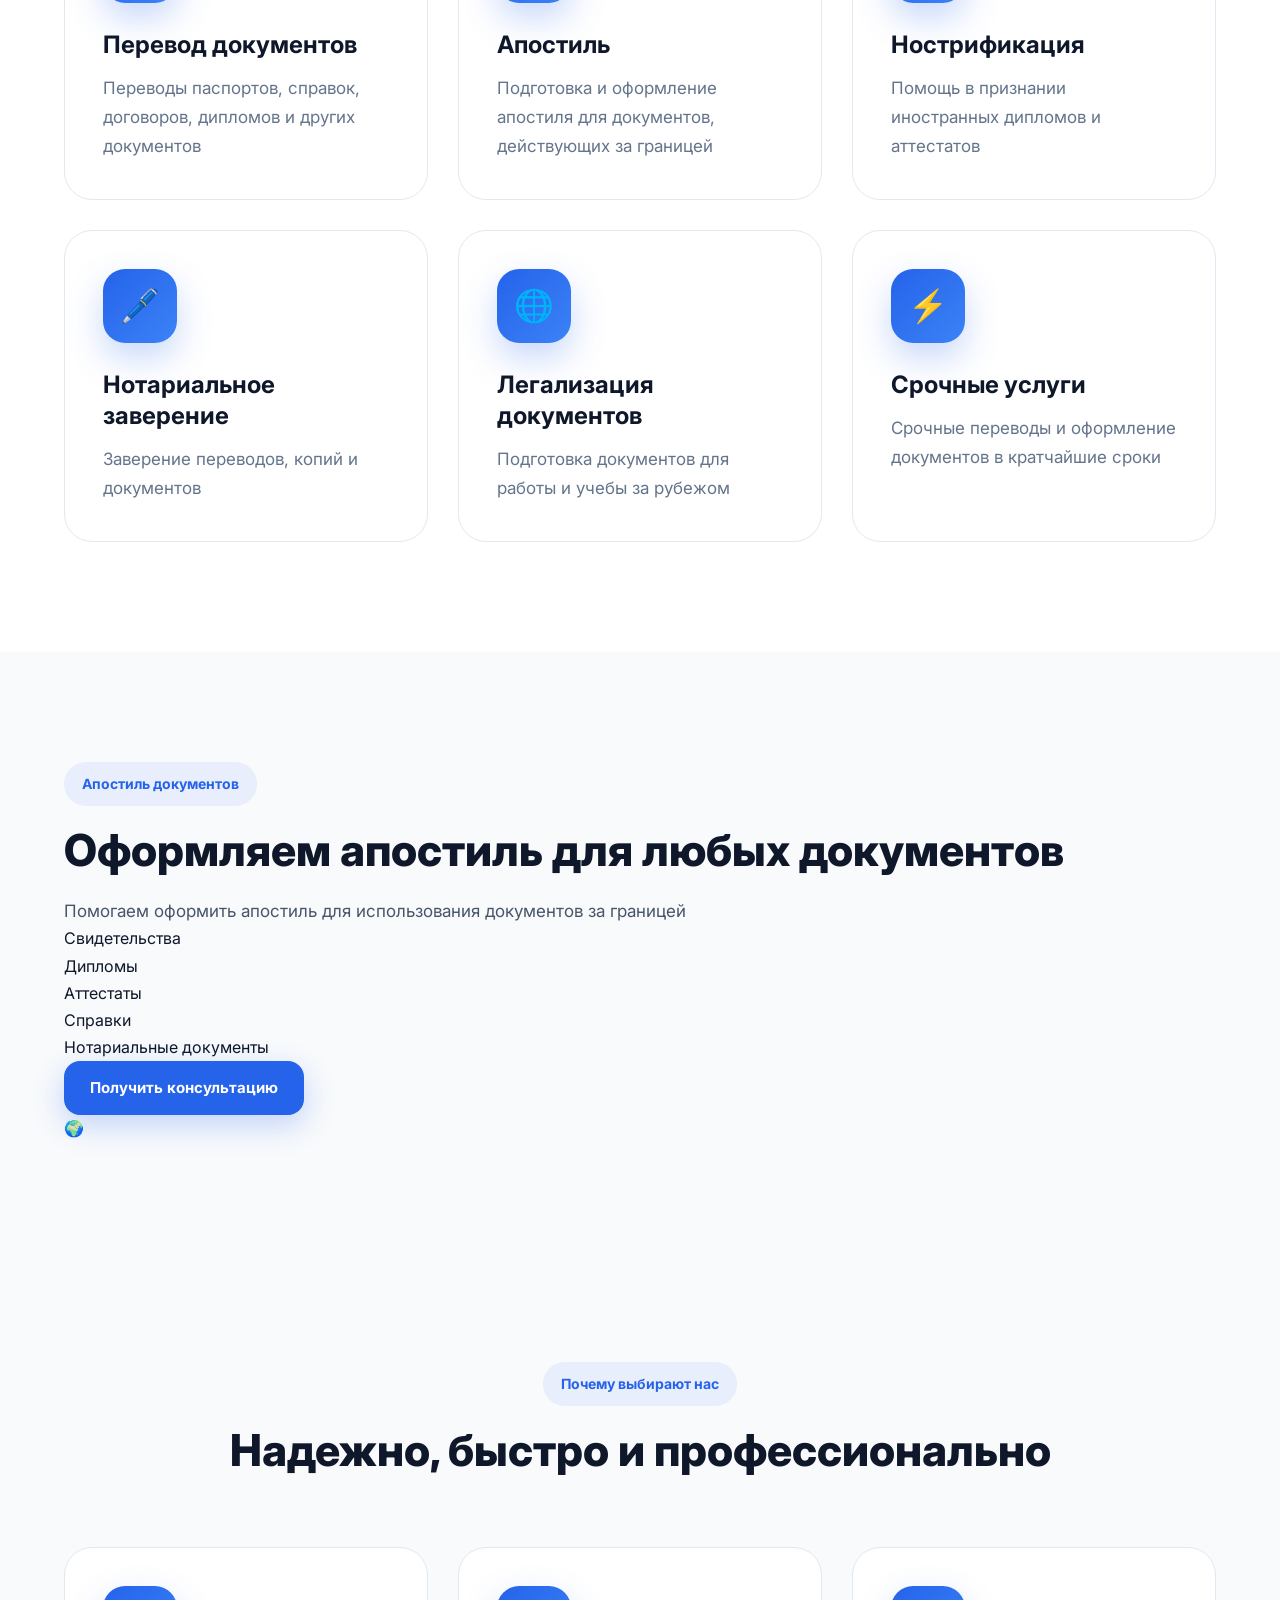
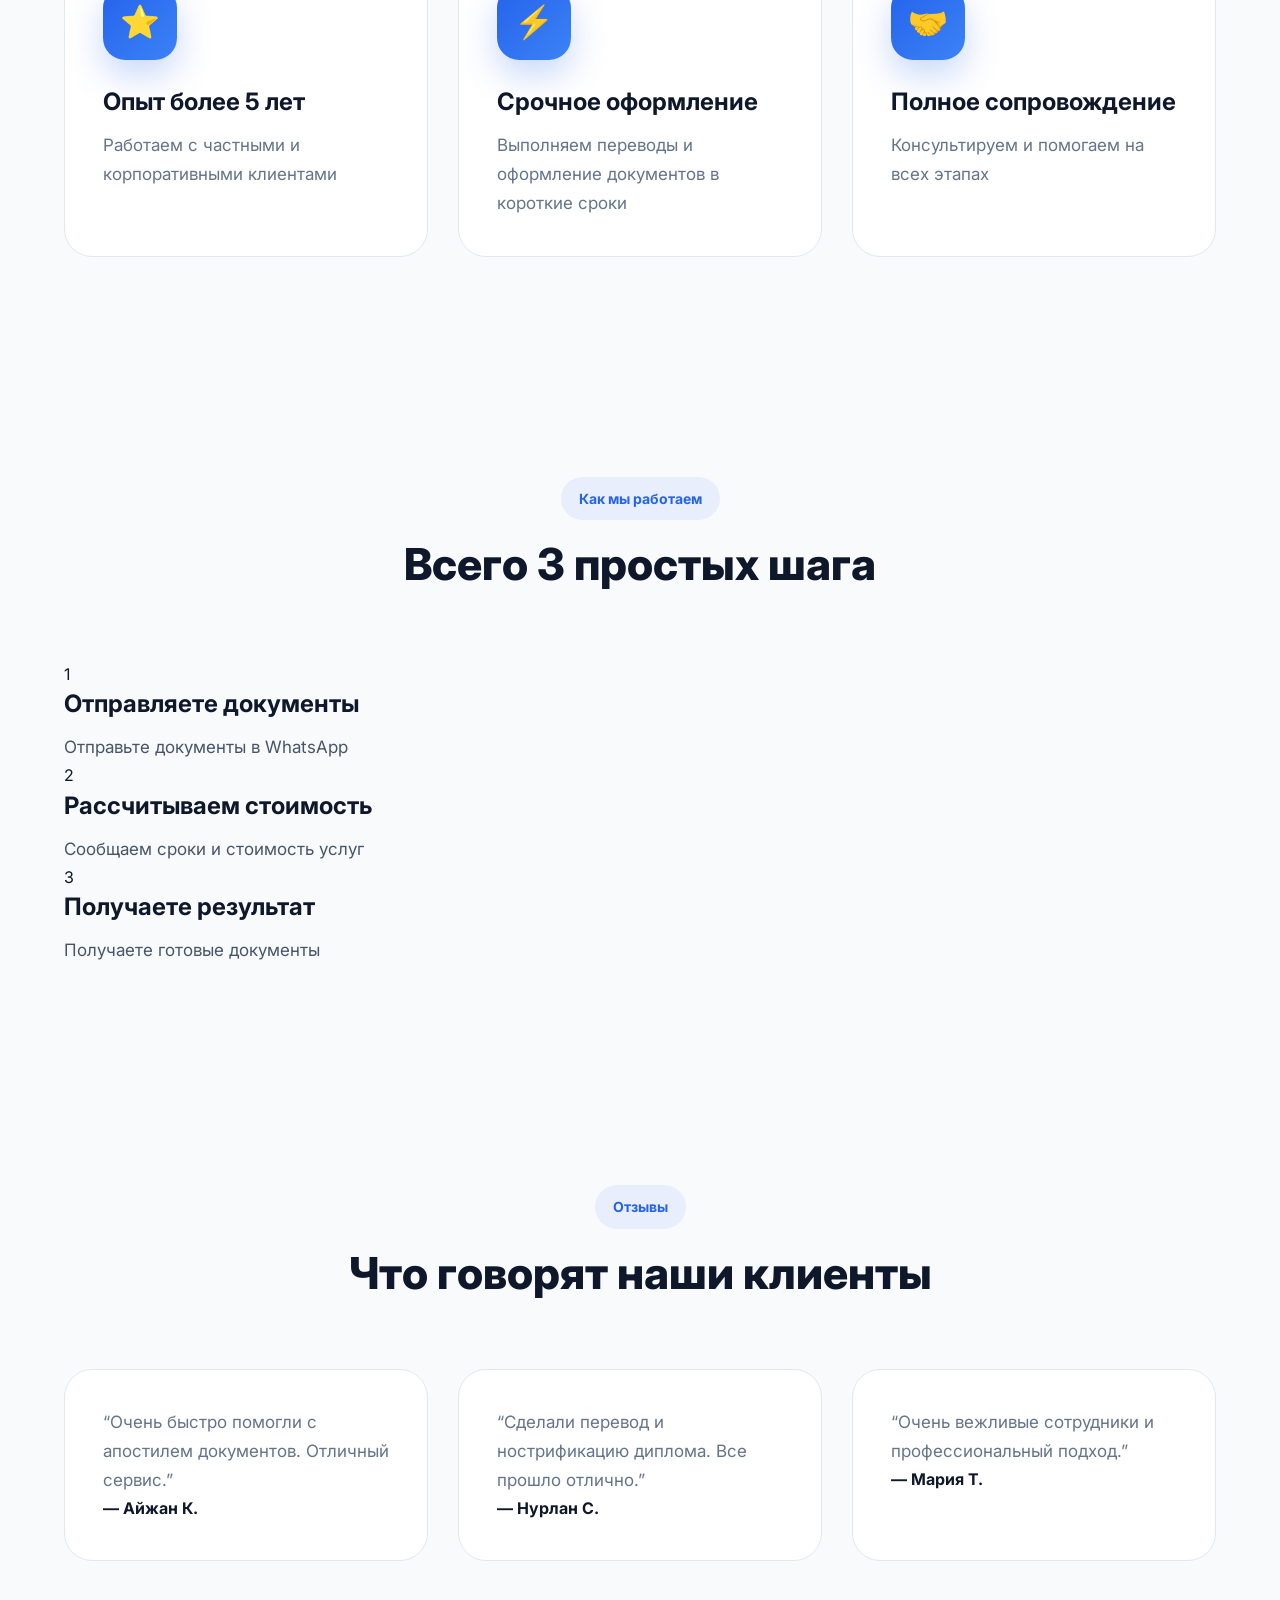
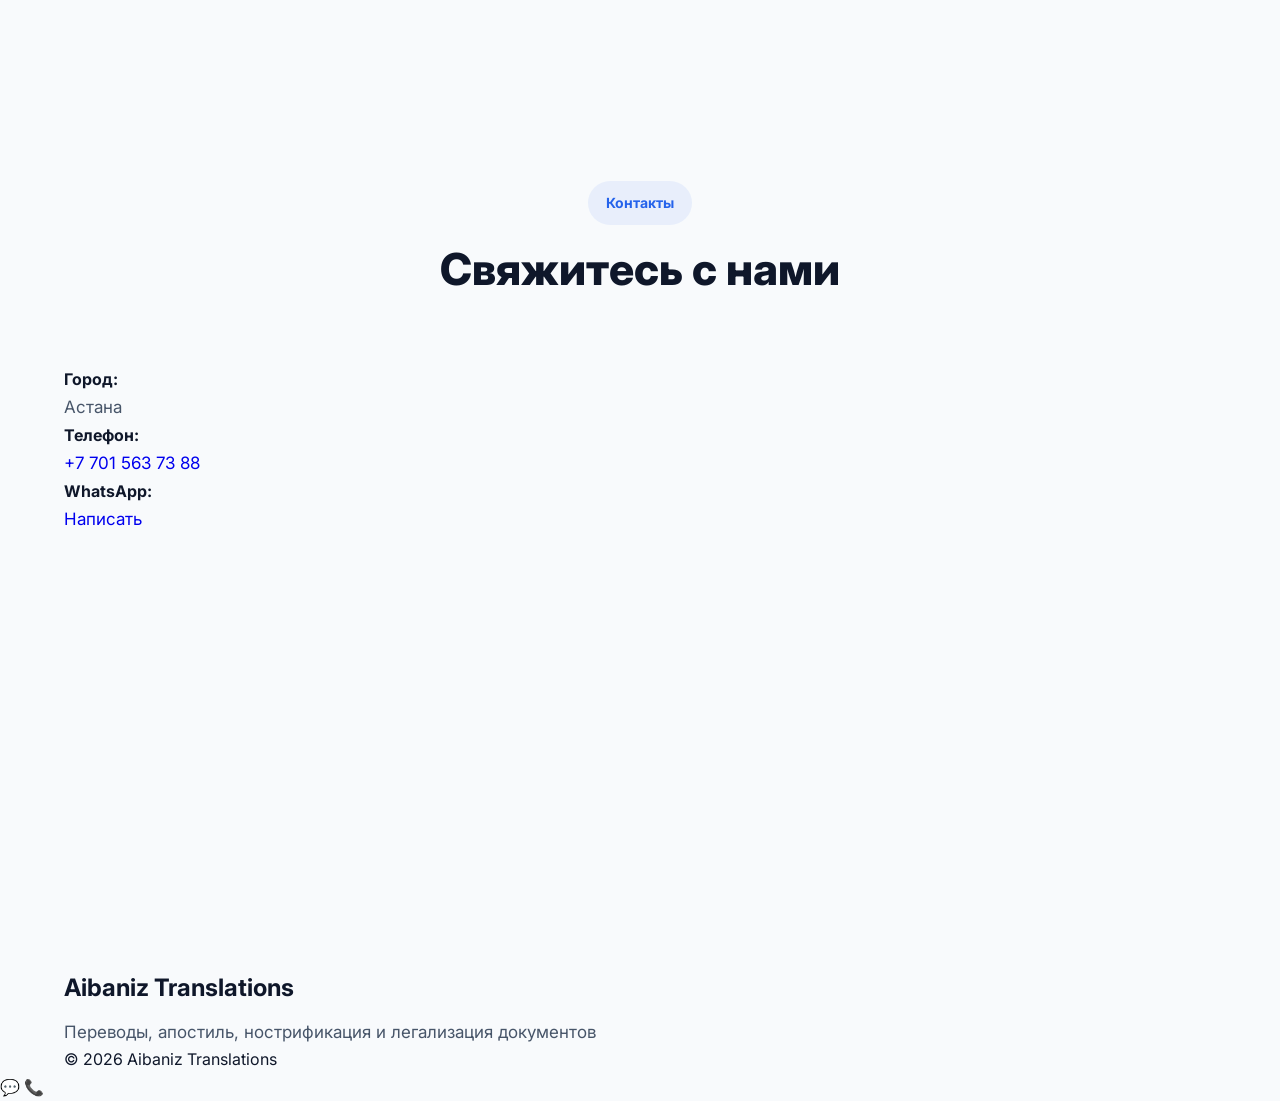
==== commit ba0e5b84: "Modern redesign for translation bureau website" ====
--- a/index.html
+++ b/index.html
@@ -3,164 +3,526 @@
 <head>
     <meta charset="UTF-8">
     <meta name="viewport" content="width=device-width, initial-scale=1.0">
-    <title>Бюро переводов в Астане | Профессиональные переводы</title>
-
-    <link href="https://fonts.googleapis.com/css2?family=Inter:wght@400;600;700&display=swap" rel="stylesheet">
+
+    <title>
+        Переводы, апостиль и нострификация в Астане
+    </title>
+
+    <meta name="description"
+          content="Бюро переводов в Астане. Перевод документов, апостиль, нострификация дипломов, нотариальное заверение и легализация документов.">
+
+    <link href="https://fonts.googleapis.com/css2?family=Inter:wght@400;500;600;700;800&display=swap" rel="stylesheet">
+
     <link rel="stylesheet" href="assets/css/style.css">
 </head>
 <body>
 
 <header class="header">
-  <div class="container header__row">
-    <a class="logo" href="index.html">Бюро переводов</a>
-
-    <nav class="nav" id="nav">
-      <a class="nav__link active" href="index.html">Главная</a>
-      <a class="nav__link" href="services.html">Услуги</a>
-      <a class="nav__link" href="prices.html">Цены</a>
-      <a class="nav__link" href="about.html">О нас</a>
-      <a class="nav__link" href="advantages.html">Преимущества</a>
-      <a class="nav__link" href="contacts.html">Контакты</a>
-    </nav>
-
-    <a class="btn" href="tel:+77015637388">Позвонить</a>
-    <button class="burger" id="burger" aria-label="Открыть меню" aria-expanded="false">☰</button>
-  </div>
+    <div class="container header__row">
+
+        <a class="logo" href="index.html">
+            Aibaniz Translations
+        </a>
+
+        <nav class="nav" id="nav">
+            <a class="nav__link active" href="index.html">Главная</a>
+            <a class="nav__link" href="services.html">Услуги</a>
+            <a class="nav__link" href="prices.html">Цены</a>
+            <a class="nav__link" href="about.html">О нас</a>
+            <a class="nav__link" href="contacts.html">Контакты</a>
+        </nav>
+
+        <div class="header-actions">
+            <a class="btn header-btn" href="tel:+77015637388">
+                Позвонить
+            </a>
+
+            <button class="burger"
+                    id="burger"
+                    aria-label="Открыть меню"
+                    aria-expanded="false">
+                ☰
+            </button>
+        </div>
+
+    </div>
 </header>
 
 <section class="hero">
+
+    <div class="hero-overlay"></div>
+
+    <div class="container hero-content">
+
+        <div class="hero-badge">
+            Переводы • Апостиль • Нострификация
+        </div>
+
+        <h1>
+            Переводы, апостиль и нострификация документов в Астане
+        </h1>
+
+        <p class="hero-text">
+            Помогаем с переводом документов,
+            апостилем, легализацией и
+            нострификацией дипломов для
+            учебы, работы и переезда за границу
+        </p>
+
+        <div class="hero-buttons">
+
+            <a href="https://wa.me/87015637388"
+               target="_blank"
+               class="btn whatsapp">
+                WhatsApp
+            </a>
+
+            <a href="tel:+77015637388"
+               class="btn btn-outline">
+                Позвонить
+            </a>
+
+        </div>
+
+        <div class="hero-services">
+
+            <div class="hero-service-card">
+                <div class="hero-icon">📄</div>
+                <h3>Переводы</h3>
+                <p>
+                    Нотариальные, юридические,
+                    медицинские и технические переводы
+                </p>
+            </div>
+
+            <div class="hero-service-card">
+                <div class="hero-icon">🌍</div>
+                <h3>Апостиль</h3>
+                <p>
+                    Апостиль документов
+                    для любых стран
+                </p>
+            </div>
+
+            <div class="hero-service-card">
+                <div class="hero-icon">🎓</div>
+                <h3>Нострификация</h3>
+                <p>
+                    Помощь с признанием
+                    дипломов и аттестатов
+                </p>
+            </div>
+
+        </div>
+
+    </div>
+</section>
+
+<section class="services">
+
     <div class="container">
-        <h1>Профессиональные переводы в Астане</h1>
-        <p>Юридические, медицинские, технические и нотариальные переводы с гарантией качества</p>
-
-        <div class="hero-buttons">
-            <a href="tel:87015637388" class="btn">Позвонить</a>
-            <a href="https://wa.me/87015637388" target="_blank" class="btn whatsapp">Написать в WhatsApp</a>
-        </div>
-    </div>
-</section>
-
-<section class="services">
+
+        <div class="section-top">
+            <span class="section-subtitle">
+                Наши услуги
+            </span>
+
+            <h2>
+                Полный комплекс услуг
+                по документам
+            </h2>
+        </div>
+
+        <div class="cards">
+
+            <div class="card">
+                <div class="card-icon">📘</div>
+
+                <h3>Перевод документов</h3>
+
+                <p>
+                    Переводы паспортов,
+                    справок, договоров,
+                    дипломов и других документов
+                </p>
+            </div>
+
+            <div class="card">
+                <div class="card-icon">✔️</div>
+
+                <h3>Апостиль</h3>
+
+                <p>
+                    Подготовка и оформление
+                    апостиля для документов,
+                    действующих за границей
+                </p>
+            </div>
+
+            <div class="card">
+                <div class="card-icon">🎓</div>
+
+                <h3>Нострификация</h3>
+
+                <p>
+                    Помощь в признании
+                    иностранных дипломов
+                    и аттестатов
+                </p>
+            </div>
+
+            <div class="card">
+                <div class="card-icon">🖊️</div>
+
+                <h3>Нотариальное заверение</h3>
+
+                <p>
+                    Заверение переводов,
+                    копий и документов
+                </p>
+            </div>
+
+            <div class="card">
+                <div class="card-icon">🌐</div>
+
+                <h3>Легализация документов</h3>
+
+                <p>
+                    Подготовка документов
+                    для работы и учебы
+                    за рубежом
+                </p>
+            </div>
+
+            <div class="card">
+                <div class="card-icon">⚡</div>
+
+                <h3>Срочные услуги</h3>
+
+                <p>
+                    Срочные переводы и
+                    оформление документов
+                    в кратчайшие сроки
+                </p>
+            </div>
+
+        </div>
+
+    </div>
+</section>
+
+<section class="apostille-section">
+
+    <div class="container apostille-wrapper">
+
+        <div class="apostille-content">
+
+            <span class="section-subtitle">
+                Апостиль документов
+            </span>
+
+            <h2>
+                Оформляем апостиль
+                для любых документов
+            </h2>
+
+            <p>
+                Помогаем оформить апостиль
+                для использования документов
+                за границей
+            </p>
+
+            <ul class="apostille-list">
+
+                <li>Свидетельства</li>
+                <li>Дипломы</li>
+                <li>Аттестаты</li>
+                <li>Справки</li>
+                <li>Нотариальные документы</li>
+
+            </ul>
+
+            <a href="https://wa.me/87015637388"
+               target="_blank"
+               class="btn">
+                Получить консультацию
+            </a>
+
+        </div>
+
+        <div class="apostille-image">
+            🌍
+        </div>
+
+    </div>
+
+</section>
+
+<section class="advantages">
+
     <div class="container">
-        <h2>Наши услуги</h2>
+
+        <div class="section-top">
+            <span class="section-subtitle">
+                Почему выбирают нас
+            </span>
+
+            <h2>
+                Надежно, быстро и профессионально
+            </h2>
+        </div>
+
         <div class="cards">
-            <div class="card">
-                <h3>Юридический перевод</h3>
-                <p>Договоры, справки, нотариальные документы</p>
-            </div>
-            <div class="card">
-                <h3>Медицинский перевод</h3>
-                <p>Выписки, заключения, анализы</p>
-            </div>
-            <div class="card">
-                <h3>Технический перевод</h3>
-                <p>Инструкции, паспорта оборудования</p>
-            </div>
-        </div>
-    </div>
-</section>
-
-<section class="advantages">
+
+            <div class="card">
+                <div class="card-icon">⭐</div>
+
+                <h3>Опыт более 5 лет</h3>
+
+                <p>
+                    Работаем с частными
+                    и корпоративными клиентами
+                </p>
+            </div>
+
+            <div class="card">
+                <div class="card-icon">⚡</div>
+
+                <h3>Срочное оформление</h3>
+
+                <p>
+                    Выполняем переводы
+                    и оформление документов
+                    в короткие сроки
+                </p>
+            </div>
+
+            <div class="card">
+                <div class="card-icon">🤝</div>
+
+                <h3>Полное сопровождение</h3>
+
+                <p>
+                    Консультируем и помогаем
+                    на всех этапах
+                </p>
+            </div>
+
+        </div>
+
+    </div>
+
+</section>
+
+<section class="process">
+
     <div class="container">
-        <h2>Почему выбирают нас</h2>
-        <div class="cards">
-            <div class="card">
-                <h3>Опыт более 5 лет</h3>
-                <p>Работаем с частными и корпоративными клиентами</p>
-            </div>
-            <div class="card">
-                <h3>Нотариальное заверение</h3>
-                <p>Полный комплекс услуг в одном месте</p>
-            </div>
-            <div class="card">
-                <h3>Срочные переводы</h3>
-                <p>Выполняем заказы в кратчайшие сроки</p>
-            </div>
-        </div>
-    </div>
-</section>
-
-<section class="process">
-    <div class="container">
-        <h2>Как мы работаем</h2>
+
+        <div class="section-top">
+            <span class="section-subtitle">
+                Как мы работаем
+            </span>
+
+            <h2>
+                Всего 3 простых шага
+            </h2>
+        </div>
+
         <div class="steps">
+
             <div class="step">
                 <span>1</span>
-                <p>Вы отправляете документ в WhatsApp</p>
-            </div>
+
+                <h3>
+                    Отправляете документы
+                </h3>
+
+                <p>
+                    Отправьте документы
+                    в WhatsApp
+                </p>
+            </div>
+
             <div class="step">
                 <span>2</span>
-                <p>Мы рассчитываем стоимость и сроки</p>
-            </div>
+
+                <h3>
+                    Рассчитываем стоимость
+                </h3>
+
+                <p>
+                    Сообщаем сроки
+                    и стоимость услуг
+                </p>
+            </div>
+
             <div class="step">
                 <span>3</span>
-                <p>Получаете готовый перевод</p>
-            </div>
-        </div>
-    </div>
+
+                <h3>
+                    Получаете результат
+                </h3>
+
+                <p>
+                    Получаете готовые
+                    документы
+                </p>
+            </div>
+
+        </div>
+
+    </div>
+
 </section>
 
 <section class="reviews">
+
     <div class="container">
-        <h2>Отзывы клиентов</h2>
+
+        <div class="section-top">
+            <span class="section-subtitle">
+                Отзывы
+            </span>
+
+            <h2>
+                Что говорят наши клиенты
+            </h2>
+        </div>
+
         <div class="cards">
-            <div class="card">
-                <p>"Очень быстро и качественно! Рекомендую."</p>
-                <strong>— Айжан К.</strong>
-            </div>
-            <div class="card">
-                <p>"Срочный перевод сделали за один день."</p>
-                <strong>— Нурлан С.</strong>
-            </div>
-            <div class="card">
-                <p>"Отличный сервис и вежливые сотрудники."</p>
-                <strong>— Мария Т.</strong>
-            </div>
-        </div>
-    </div>
+
+            <div class="card">
+                <p>
+                    “Очень быстро помогли
+                    с апостилем документов.
+                    Отличный сервис.”
+                </p>
+
+                <strong>
+                    — Айжан К.
+                </strong>
+            </div>
+
+            <div class="card">
+                <p>
+                    “Сделали перевод и
+                    нострификацию диплома.
+                    Все прошло отлично.”
+                </p>
+
+                <strong>
+                    — Нурлан С.
+                </strong>
+            </div>
+
+            <div class="card">
+                <p>
+                    “Очень вежливые сотрудники
+                    и профессиональный подход.”
+                </p>
+
+                <strong>
+                    — Мария Т.
+                </strong>
+            </div>
+
+        </div>
+
+    </div>
+
 </section>
 
 <section class="contacts">
+
     <div class="container">
-        <h2>Контакты</h2>
-        <p>г. Астана</p>
-        <p>Телефон: <a href="tel:87015637388">8 701 563 73 88</a></p>
-
-        <iframe 
-            src="https://www.google.com/maps?q=Астана&output=embed" 
-            width="100%" 
-            height="300" 
-            style="border:0; border-radius:20px;"
-            allowfullscreen="" 
-            loading="lazy">
+
+        <div class="section-top">
+            <span class="section-subtitle">
+                Контакты
+            </span>
+
+            <h2>
+                Свяжитесь с нами
+            </h2>
+        </div>
+
+        <div class="contacts-box">
+
+            <div class="contact-item">
+                <strong>Город:</strong>
+                <p>Астана</p>
+            </div>
+
+            <div class="contact-item">
+                <strong>Телефон:</strong>
+
+                <p>
+                    <a href="tel:+77015637388">
+                        +7 701 563 73 88
+                    </a>
+                </p>
+            </div>
+
+            <div class="contact-item">
+                <strong>WhatsApp:</strong>
+
+                <p>
+                    <a href="https://wa.me/87015637388"
+                       target="_blank">
+                        Написать
+                    </a>
+                </p>
+            </div>
+
+        </div>
+
+        <iframe
+                src="https://www.google.com/maps?q=Астана&output=embed"
+                width="100%"
+                height="320"
+                style="border:0; border-radius:24px;"
+                allowfullscreen=""
+                loading="lazy">
         </iframe>
-    </div>
+
+    </div>
+
 </section>
 
 <footer class="footer">
-    <div class="container">
-        © 2026 Бюро переводов, Астана
-    </div>
+
+    <div class="container footer-content">
+
+        <div>
+            <h3>Aibaniz Translations</h3>
+
+            <p>
+                Переводы, апостиль,
+                нострификация и легализация документов
+            </p>
+        </div>
+
+        <div>
+            © 2026 Aibaniz Translations
+        </div>
+
+    </div>
+
 </footer>
 
-<!-- Фиксированные кнопки -->
-<a href="https://wa.me/87015637388" class="floating whatsapp-btn" target="_blank">💬</a>
-<a href="tel:87015637388" class="floating call-btn">📞</a>
+<a href="https://wa.me/87015637388"
+   class="floating whatsapp-btn"
+   target="_blank">
+    💬
+</a>
+
+<a href="tel:+77015637388"
+   class="floating call-btn">
+    📞
+</a>
 
 <script src="assets/js/main.js"></script>
 
-<script>
-const sections = document.querySelectorAll("section");
-
-window.addEventListener("scroll", () => {
-  sections.forEach(section => {
-    const top = section.getBoundingClientRect().top;
-    if(top < window.innerHeight - 100){
-      section.classList.add("visible");
-    }
-  });
-});
-</script>
 
 </body>
 </html>
--- a/assets/css/style.css
+++ b/assets/css/style.css
@@ -1,15 +1,41 @@
-/* === RESET === */
+/* =========================================
+   RESET
+========================================= */
+
 * {
+  margin: 0;
+  padding: 0;
   box-sizing: border-box;
 }
 
+html {
+  scroll-behavior: smooth;
+}
+
 body {
-  margin: 0;
-  font-family: 'Inter', sans-serif;
+  font-family: "Inter", sans-serif;
   background: #f8fafc;
-  color: #1e293b;
-  line-height: 1.6;
-}
+  color: #0f172a;
+  line-height: 1.7;
+  overflow-x: hidden;
+}
+
+img {
+  max-width: 100%;
+  display: block;
+}
+
+a {
+  text-decoration: none;
+}
+
+ul {
+  list-style: none;
+}
+
+/* =========================================
+   CONTAINER
+========================================= */
 
 .container {
   width: 90%;
@@ -17,349 +43,776 @@
   margin: 0 auto;
 }
 
-/* === HEADER === */
+/* =========================================
+   TYPOGRAPHY
+========================================= */
+
+h1 {
+  font-size: 64px;
+  line-height: 1.1;
+  font-weight: 800;
+  margin-bottom: 24px;
+}
+
+h2 {
+  font-size: 44px;
+  line-height: 1.2;
+  font-weight: 800;
+  margin-bottom: 20px;
+  color: #0f172a;
+}
+
+h3 {
+  font-size: 24px;
+  line-height: 1.3;
+  font-weight: 700;
+  margin-bottom: 14px;
+}
+
+p {
+  color: #475569;
+  font-size: 17px;
+}
+
+.section-subtitle {
+  display: inline-block;
+  padding: 10px 18px;
+  background: rgba(37, 99, 235, 0.08);
+  color: #2563eb;
+  border-radius: 50px;
+  font-size: 14px;
+  font-weight: 700;
+  margin-bottom: 18px;
+}
+
+.section-top {
+  text-align: center;
+  margin-bottom: 70px;
+}
+
+/* =========================================
+   HEADER
+========================================= */
+
 .header {
-  background: #ffffff;
-  padding: 18px 0;
-  box-shadow: 0 8px 30px rgba(0,0,0,0.05);
   position: sticky;
   top: 0;
   z-index: 1000;
+
+  background: rgba(255, 255, 255, 0.9);
+  backdrop-filter: blur(14px);
+
+  border-bottom: 1px solid rgba(226, 232, 240, 0.7);
 }
 
 .header__row {
+  height: 90px;
+
   display: flex;
   align-items: center;
   justify-content: space-between;
 }
 
 .logo {
-  font-weight: 700;
-  font-size: 20px;
-  text-decoration: none;
-  color: #1e293b;
+  font-size: 24px;
+  font-weight: 800;
+  color: #0f172a;
+  letter-spacing: -0.5px;
 }
 
 .nav {
   display: flex;
-  gap: 25px;
+  align-items: center;
+  gap: 34px;
 }
 
 .nav__link {
-  text-decoration: none;
-  color: #1e293b;
-  font-weight: 500;
+  color: #334155;
+  font-weight: 600;
+  transition: 0.3s ease;
   position: relative;
+}
+
+.nav__link:hover {
+  color: #2563eb;
 }
 
 .nav__link.active {
   color: #2563eb;
 }
 
-.nav__link:hover {
-  color: #2563eb;
-}
-
-/* === BUTTONS === */
+.nav__link::after {
+  content: "";
+
+  position: absolute;
+  left: 0;
+  bottom: -8px;
+
+  width: 0%;
+  height: 2px;
+
+  background: #2563eb;
+
+  transition: 0.3s ease;
+}
+
+.nav__link:hover::after,
+.nav__link.active::after {
+  width: 100%;
+}
+
+.header-actions {
+  display: flex;
+  align-items: center;
+  gap: 18px;
+}
+
+/* =========================================
+   BUTTONS
+========================================= */
+
 .btn {
-  display: inline-block;
-  padding: 12px 22px;
-  border-radius: 12px;
+  display: inline-flex;
+  align-items: center;
+  justify-content: center;
+
+  padding: 14px 26px;
+
+  border-radius: 16px;
+
+  font-size: 15px;
+  font-weight: 700;
+
+  transition: 0.3s ease;
+
+  border: none;
+  cursor: pointer;
+}
+
+.btn:hover {
+  transform: translateY(-3px);
+}
+
+.header-btn,
+.btn {
+  background: #2563eb;
+  color: #ffffff;
+
+  box-shadow: 0 10px 30px rgba(37, 99, 235, 0.25);
+}
+
+.header-btn:hover,
+.btn:hover {
+  background: #1d4ed8;
+}
+
+.btn-outline {
+  background: transparent;
+  border: 2px solid rgba(255, 255, 255, 0.3);
+  color: #ffffff;
+  box-shadow: none;
+}
+
+.btn-outline:hover {
+  background: #ffffff;
+  color: #0f172a;
+}
+
+.whatsapp {
+  background: #22c55e;
+  box-shadow: 0 10px 30px rgba(34, 197, 94, 0.25);
+}
+
+.whatsapp:hover {
+  background: #16a34a;
+}
+
+/* =========================================
+   HERO
+========================================= */
+
+.hero,
+.dark-hero {
+  position: relative;
+
+  padding: 140px 0 120px;
+
+  overflow: hidden;
+
+  background: linear-gradient(135deg, #0f172a 0%, #111827 50%, #1e293b 100%);
+
+  color: #ffffff;
+}
+
+.hero-overlay {
+  position: absolute;
+  inset: 0;
+
+  background: radial-gradient(
+    circle at top right,
+    rgba(37, 99, 235, 0.25),
+    transparent 30%
+  );
+}
+
+.hero-content {
+  position: relative;
+  z-index: 2;
+}
+
+.hero-badge {
+  display: inline-flex;
+  align-items: center;
+  gap: 10px;
+
+  padding: 12px 18px;
+
+  border-radius: 50px;
+
+  background: rgba(255, 255, 255, 0.08);
+
+  border: 1px solid rgba(255, 255, 255, 0.12);
+
+  color: #cbd5e1;
+
+  font-size: 14px;
   font-weight: 600;
-  text-decoration: none;
+
+  margin-bottom: 28px;
+
+  backdrop-filter: blur(10px);
+}
+
+.hero h1,
+.dark-hero h1 {
+  max-width: 850px;
+  color: #ffffff;
+}
+
+.hero-text {
+  max-width: 720px;
+
+  font-size: 20px;
+  line-height: 1.8;
+
+  color: #cbd5e1;
+
+  margin-bottom: 40px;
+}
+
+.hero-buttons {
+  display: flex;
+  flex-wrap: wrap;
+  gap: 18px;
+
+  margin-bottom: 70px;
+}
+
+/* =========================================
+   HERO SERVICES
+========================================= */
+
+.hero-services {
+  display: grid;
+  grid-template-columns: repeat(3, 1fr);
+  gap: 24px;
+}
+
+.hero-service-card {
+  background: rgba(255, 255, 255, 0.08);
+
+  border: 1px solid rgba(255, 255, 255, 0.08);
+
+  border-radius: 28px;
+
+  padding: 32px;
+
+  backdrop-filter: blur(12px);
+
   transition: 0.3s ease;
-  cursor: pointer;
-  border: none;
-}
-
-.btn--primary {
-  background: #2563eb;
-  color: #ffffff;
-}
-
-.btn--primary:hover {
-  background: #1e40af;
-  transform: translateY(-2px);
-}
-
-.btn--ghost {
-  background: transparent;
-  border: 2px solid #2563eb;
-  color: #2563eb;
-}
-
-.btn--ghost:hover {
-  background: #2563eb;
-  color: #fff;
-}
-
-.w100 {
-  width: 100%;
+}
+
+.hero-service-card:hover {
+  transform: translateY(-8px);
+
+  background: rgba(255, 255, 255, 0.12);
+}
+
+.hero-icon {
+  width: 70px;
+  height: 70px;
+
+  border-radius: 20px;
+
+  background: linear-gradient(135deg, #2563eb, #3b82f6);
+
+  display: flex;
+  align-items: center;
+  justify-content: center;
+
+  font-size: 30px;
+
+  margin-bottom: 24px;
+}
+
+.hero-service-card h3 {
+  color: #ffffff;
+}
+
+.hero-service-card p {
+  color: #cbd5e1;
+}
+
+/* =========================================
+   PAGE HERO
+========================================= */
+
+.page-hero {
+  padding: 120px 0 90px;
+
   text-align: center;
 }
 
-/* === SECTION === */
-.section {
-  padding: 80px 0;
-}
-
-.section__title {
-  font-size: 32px;
-  margin-bottom: 20px;
-}
-
-/* === CARDS === */
+.page-hero h1 {
+  max-width: 900px;
+  margin: 0 auto 24px;
+}
+
+.page-hero .hero-text {
+  margin: 0 auto;
+}
+
+/* =========================================
+   SECTIONS
+========================================= */
+
+section {
+  padding: 110px 0;
+}
+
+.services,
+.services-main,
+.pricing-section,
+.contacts-main,
+.about-main {
+  background: #ffffff;
+}
+
+/* =========================================
+   CARDS
+========================================= */
+
 .cards {
   display: grid;
   grid-template-columns: repeat(auto-fit, minmax(280px, 1fr));
+
   gap: 30px;
 }
 
 .card {
+  position: relative;
+
   background: #ffffff;
-  padding: 35px;
-  border-radius: 18px;
-  box-shadow: 0 20px 40px rgba(0,0,0,0.04);
-  transition: 0.3s ease;
+
+  border-radius: 28px;
+
+  padding: 38px;
+
+  border: 1px solid #e2e8f0;
+
+  transition: 0.35s ease;
+
+  overflow: hidden;
+}
+
+.card::before {
+  content: "";
+
+  position: absolute;
+  top: 0;
+  left: 0;
+
+  width: 100%;
+  height: 5px;
+
+  background: linear-gradient(90deg, #2563eb, #3b82f6);
+
+  transform: scaleX(0);
+
+  transform-origin: left;
+
+  transition: 0.35s ease;
+}
+
+.card:hover::before {
+  transform: scaleX(1);
 }
 
 .card:hover {
-  transform: translateY(-6px);
-}
-
-.card__title {
-  font-size: 20px;
-  margin-bottom: 15px;
-}
-
-.card__text {
-  margin-bottom: 15px;
-  opacity: 0.85;
-}
-
-/* === LIST === */
-.list {
-  padding-left: 18px;
+  transform: translateY(-10px);
+
+  box-shadow: 0 25px 60px rgba(15, 23, 42, 0.08);
+}
+
+.card-icon {
+  width: 74px;
+  height: 74px;
+
+  border-radius: 22px;
+
+  background: linear-gradient(135deg, #2563eb, #3b82f6);
+
+  color: #ffffff;
+
+  display: flex;
+  align-items: center;
+  justify-content: center;
+
+  font-size: 32px;
+
+  margin-bottom: 26px;
+
+  box-shadow: 0 15px 35px rgba(37, 99, 235, 0.25);
+}
+
+.card p {
+  color: #64748b;
+}
+
+/* =========================================
+   ABOUT GRID
+========================================= */
+
+.about-grid {
+  display: grid;
+  grid-template-columns: 1.2fr 0.8fr;
+
+  gap: 50px;
+
+  align-items: start;
+}
+
+.about-content p {
   margin-bottom: 20px;
 }
 
-.list li {
-  margin-bottom: 6px;
-}
-
-/* === CONTACT GRID === */
-.contact-grid {
+.about-list {
+  display: flex;
+  flex-direction: column;
+  gap: 16px;
+
+  margin: 30px 0;
+}
+
+.about-list li {
+  position: relative;
+
+  padding-left: 34px;
+
+  font-weight: 600;
+
+  color: #1e293b;
+}
+
+.about-list li::before {
+  content: "✔";
+
+  position: absolute;
+  left: 0;
+  top: 0;
+
+  color: #2563eb;
+
+  font-weight: 700;
+}
+
+.about-stats {
   display: grid;
   grid-template-columns: 1fr 1fr;
-  gap: 40px;
-}
-
-/* === CONTACT INFO === */
-.info__row {
-  display: flex;
+  gap: 24px;
+}
+
+.stat-card {
+  background: #ffffff;
+
+  border-radius: 28px;
+
+  padding: 36px;
+
+  border: 1px solid #e2e8f0;
+
+  text-align: center;
+
+  transition: 0.3s ease;
+}
+
+.stat-card:hover {
+  transform: translateY(-8px);
+
+  box-shadow: 0 20px 50px rgba(15, 23, 42, 0.08);
+}
+
+.stat-card h3 {
+  font-size: 42px;
+  color: #2563eb;
+}
+
+/* =========================================
+   SERVICES GRID
+========================================= */
+
+.services-grid {
+  display: grid;
+  grid-template-columns: repeat(auto-fit, minmax(340px, 1fr));
+
+  gap: 32px;
+}
+
+.service-card-large {
+  position: relative;
+
+  background: #ffffff;
+
+  border-radius: 32px;
+
+  padding: 42px;
+
+  border: 1px solid #e2e8f0;
+
+  transition: 0.35s ease;
+
+  overflow: hidden;
+}
+
+.service-card-large:hover {
+  transform: translateY(-10px);
+
+  box-shadow: 0 30px 70px rgba(15, 23, 42, 0.08);
+}
+
+.featured-service {
+  background: linear-gradient(135deg, #2563eb, #1d4ed8);
+
+  color: #ffffff;
+}
+
+.featured-service p,
+.featured-service li {
+  color: #dbeafe;
+}
+
+.service-card-top {
+  display: flex;
+  align-items: center;
   justify-content: space-between;
-  margin-bottom: 12px;
-}
-
-.info__label {
-  font-weight: 600;
-  opacity: 0.7;
-}
-
-.info__value a {
-  text-decoration: none;
+
+  margin-bottom: 28px;
+}
+
+.service-icon {
+  width: 76px;
+  height: 76px;
+
+  border-radius: 24px;
+
+  background: linear-gradient(135deg, #2563eb, #60a5fa);
+
+  color: #ffffff;
+
+  display: flex;
+  align-items: center;
+  justify-content: center;
+
+  font-size: 34px;
+}
+
+.featured-service .service-icon {
+  background: rgba(255, 255, 255, 0.15);
+}
+
+.service-tag {
+  padding: 10px 16px;
+
+  border-radius: 50px;
+
+  background: #eff6ff;
+
   color: #2563eb;
-}
-
-.muted {
-  opacity: 0.7;
-}
-
-/* === FORM === */
-.form {
+
+  font-size: 13px;
+  font-weight: 700;
+}
+
+.featured-service .service-tag {
+  background: rgba(255, 255, 255, 0.15);
+  color: #ffffff;
+}
+
+.service-list {
   display: flex;
   flex-direction: column;
-  gap: 15px;
-}
-
-.field {
+  gap: 14px;
+
+  margin: 30px 0;
+}
+
+.service-list li {
+  position: relative;
+
+  padding-left: 30px;
+
+  color: #475569;
+}
+
+.service-list li::before {
+  content: "•";
+
+  position: absolute;
+  left: 0;
+
+  color: #2563eb;
+
+  font-size: 26px;
+  line-height: 1;
+}
+
+.featured-service .service-list li::before {
+  color: #ffffff;
+}
+
+.service-btn {
+  width: 100%;
+}
+
+/* =========================================
+   PRICING
+========================================= */
+
+.pricing-grid {
+  display: grid;
+  grid-template-columns: repeat(auto-fit, minmax(320px, 1fr));
+
+  gap: 32px;
+}
+
+.pricing-card {
+  position: relative;
+
+  background: #ffffff;
+
+  border-radius: 32px;
+
+  padding: 44px;
+
+  border: 1px solid #e2e8f0;
+
+  transition: 0.35s ease;
+}
+
+.pricing-card:hover {
+  transform: translateY(-10px);
+
+  box-shadow: 0 30px 70px rgba(15, 23, 42, 0.08);
+}
+
+.featured-price {
+  background: linear-gradient(135deg, #2563eb, #1d4ed8);
+
+  color: #ffffff;
+
+  transform: scale(1.03);
+}
+
+.featured-price p,
+.featured-price li,
+.featured-price .price-small {
+  color: #dbeafe;
+}
+
+.popular-badge {
+  position: absolute;
+  top: 22px;
+  right: 22px;
+
+  padding: 10px 16px;
+
+  border-radius: 50px;
+
+  background: #ffffff;
+
+  color: #2563eb;
+
+  font-size: 13px;
+  font-weight: 700;
+}
+
+.pricing-top {
+  margin-bottom: 34px;
+}
+
+.pricing-icon {
+  width: 78px;
+  height: 78px;
+
+  border-radius: 24px;
+
+  display: flex;
+  align-items: center;
+  justify-content: center;
+
+  font-size: 34px;
+
+  background: linear-gradient(135deg, #2563eb, #60a5fa);
+
+  color: #ffffff;
+
+  margin-bottom: 24px;
+}
+
+.featured-price .pricing-icon {
+  background: rgba(255, 255, 255, 0.15);
+}
+
+.price {
+  font-size: 44px;
+  font-weight: 800;
+
+  margin: 24px 0 10px;
+}
+
+.price-small {
+  color: #64748b;
+}
+
+.pricing-list {
   display: flex;
   flex-direction: column;
-}
-
-.field__label {
-  font-size: 14px;
-  margin-bottom: 6px;
-  font-weight: 500;
-}
-
-.field__input {
-  padding: 12px;
-  border-radius: 10px;
-  border: 1px solid #e2e8f0;
-  font-size: 14px;
-  transition: 0.2s ease;
-}
-
-.field__input:focus {
-  border-color: #2563eb;
-  outline: none;
-}
-
-.success {
-  margin-top: 15px;
-  color: #16a34a;
-  font-weight: 600;
-}
-
-/* === FOOTER === */
-.footer {
-  background: #1e293b;
-  color: #ffffff;
-  padding: 40px 0;
-  margin-top: 60px;
-}
-
-.footer__row {
-  display: flex;
-  justify-content: space-between;
-  flex-wrap: wrap;
-  gap: 20px;
-}
-
-.footer__title {
+  gap: 16px;
+
+  margin-bottom: 36px;
+}
+
+.pricing-list li {
+  position: relative;
+
+  padding-left: 30px;
+}
+
+.pricing-list li::before {
+  content: "✔";
+
+  position: absolute;
+  left: 0;
+
+  color: #2563eb;
+
   font-weight: 700;
-  margin-bottom: 10px;
-}
-
-.footer__links a {
-  display: block;
-  color: #cbd5e1;
-  text-decoration: none;
-  margin-bottom: 6px;
-}
-
-.footer__links a:hover {
-  color: #ffffff;
-}
-
-/* === FLOATING WHATSAPP === */
-.wa-float {
-  position: fixed;
-  right: 20px;
-  bottom: 20px;
-  background: #25D366;
-  color: #ffffff;
-  padding: 14px 18px;
-  border-radius: 50px;
-  text-decoration: none;
-  font-weight: 600;
-  box-shadow: 0 10px 25px rgba(0,0,0,0.2);
-  transition: 0.3s;
-}
-
-.wa-float:hover {
-  transform: scale(1.05);
-}
-
-/* === BURGER === */
-.burger {
-  display: none;
-  background: none;
-  border: none;
-  font-size: 24px;
-  cursor: pointer;
-}
-
-/* === HR === */
-.hr {
-  border: none;
-  border-top: 1px solid #e2e8f0;
-  margin: 25px 0;
-}
-
-/* === RESPONSIVE === */
-@media (max-width: 992px) {
-  .contact-grid {
-    grid-template-columns: 1fr;
-  }
-
-  .nav {
-    display: none;
-  }
-
-  .burger {
-    display: block;
-  }
-}
-
-/* === BURGER MOBILE MENU === */
-@media (max-width: 992px) {
-
-  .nav {
-    position: absolute;
-    top: 70px;
-    right: 20px;
-    background: white;
-    flex-direction: column;
-    padding: 20px;
-    border-radius: 12px;
-    box-shadow: 0 20px 40px rgba(0,0,0,0.08);
-    display: none;
-  }
-
-  .nav.open {
-    display: flex;
-  }
-}
-
-/* === FAQ === */
-.faq__item {
-  border-bottom: 1px solid #e2e8f0;
-  padding: 15px 0;
-}
-
-.faq__q {
-  display: flex;
-  justify-content: space-between;
-  cursor: pointer;
-  font-weight: 600;
-}
-
-.faq__a {
-  display: none;
-  padding-top: 10px;
-  opacity: 0.8;
-}
-
-.faq__item.open .faq__a {
-  display: block;
-}
-
-@media (max-width: 992px) {
-
-  .nav {
-    position: absolute;
-    top: 70px;
-    right: 20px;
-    background: white;
-    flex-direction: column;
-    padding: 20px;
-    border-radius: 12px;
-    box-shadow: 0 20px 40px rgba(0,0,0,0.08);
-    display: none;
-  }
-
-  .nav.open {
-    display: flex;
-  }
-
-  /* 🔥 ВАЖНО */
-  .header .btn {
-    display: none;
-  }
-
-  .burger {
-    display: block;
-  }
-}+}
+
+.featured-price .pricing-list li::before {
+  color: #ffffff;
+}
+
+.pricing-btn {
+  width: 100%;
+}
